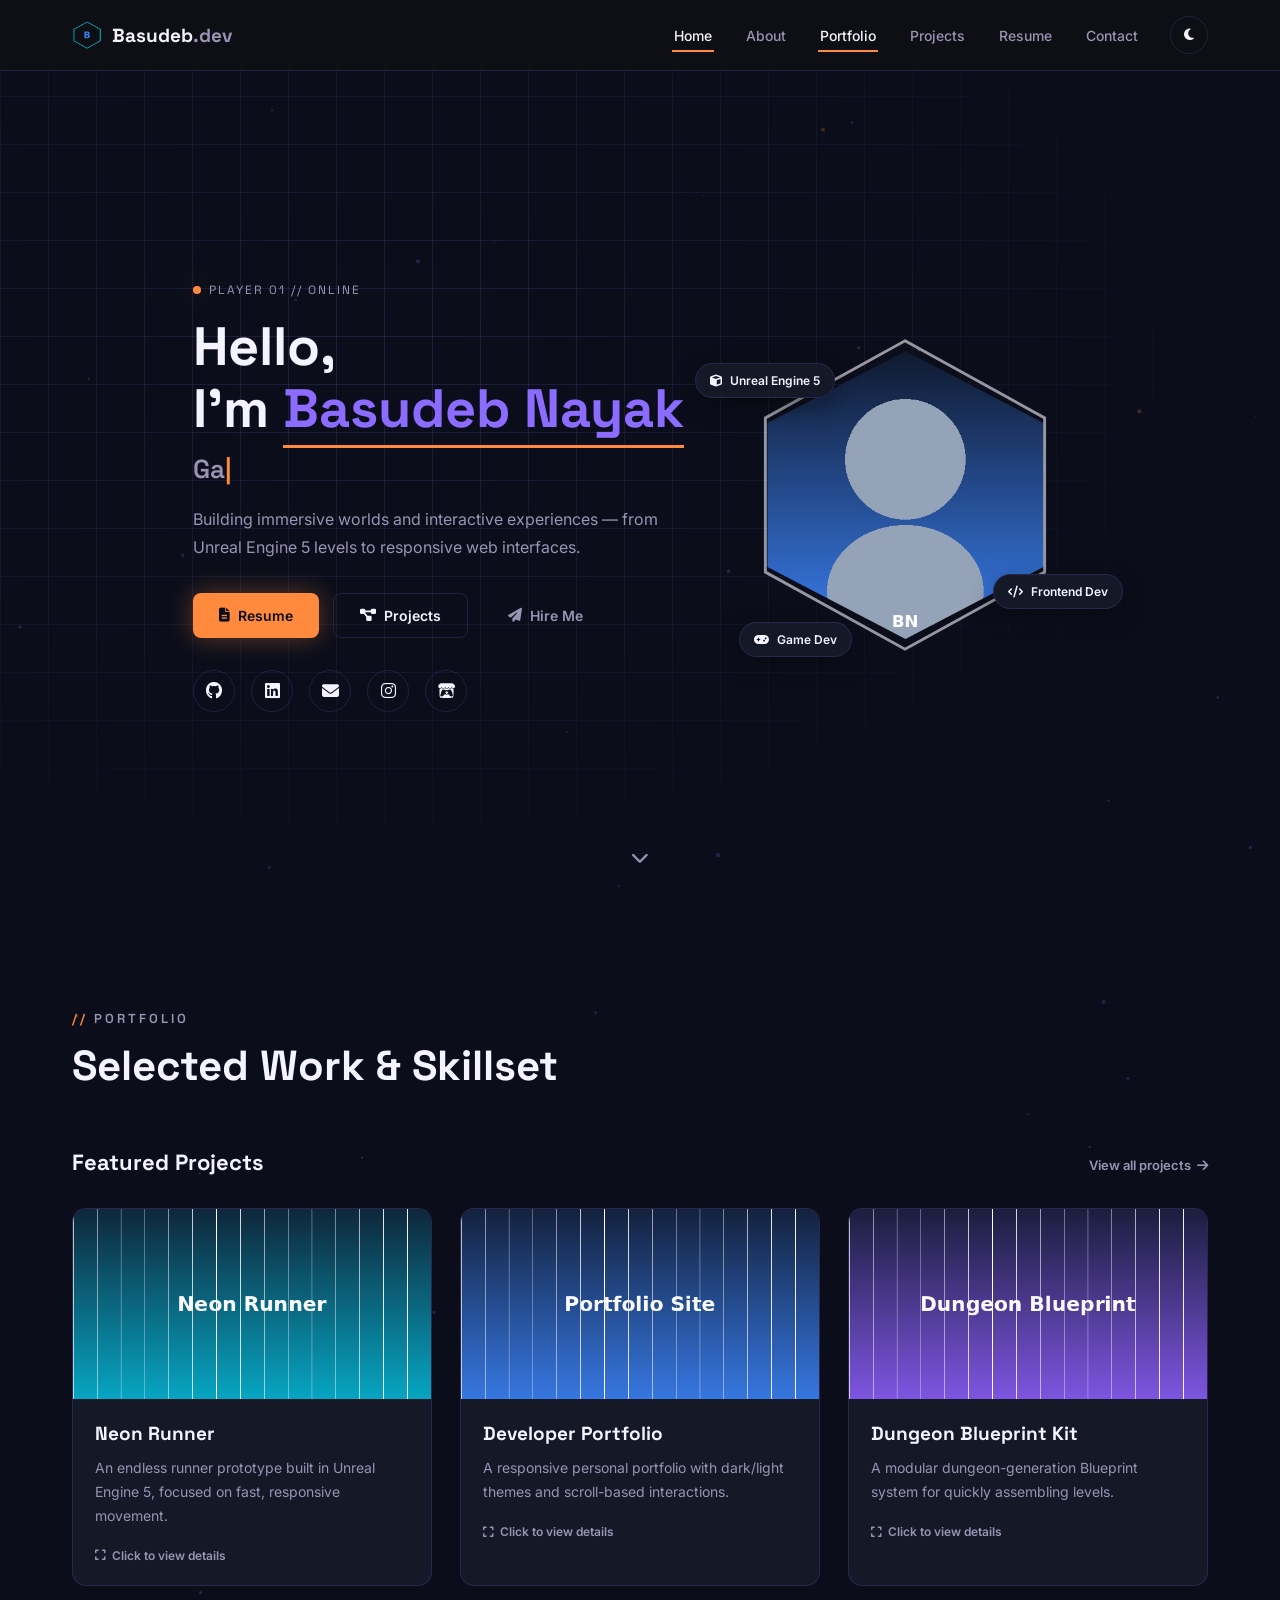
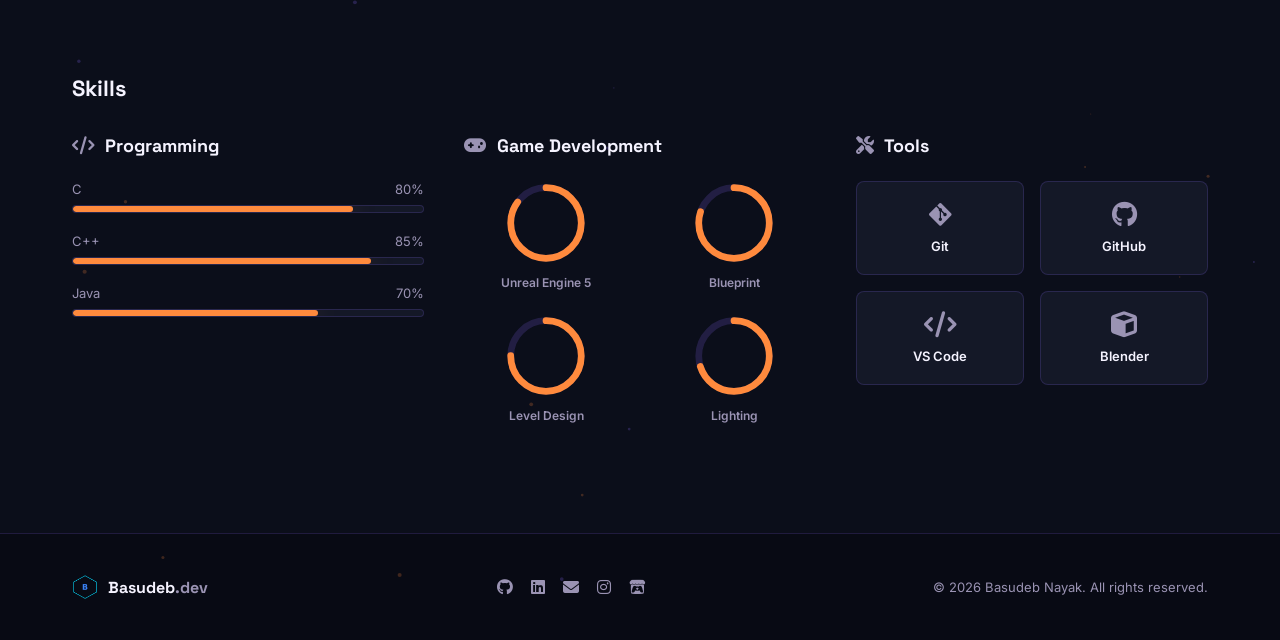
==== index.html @ e7316beb "Add files via upload" ====
<!DOCTYPE html>
<html lang="en">

<head>
  <meta charset="UTF-8">
  <meta name="viewport" content="width=device-width, initial-scale=1.0">
  <title>Basudeb Nayak | Game &amp; Frontend Developer</title>
  <meta name="description"
    content="Portfolio of Basudeb Nayak — Game Developer, Game Designer, Unreal Engine 5 Enthusiast.">

  <link rel="icon" href="images/logo.png" type="image/png">
  <link rel="preconnect" href="https://fonts.googleapis.com">
  <link
    href="https://fonts.googleapis.com/css2?family=Space+Grotesk:wght@400;500;600;700&family=Inter:wght@400;500;600&display=swap"
    rel="stylesheet">
  <link rel="stylesheet" href="https://cdnjs.cloudflare.com/ajax/libs/font-awesome/6.5.1/css/all.min.css">

  <link rel="stylesheet" href="css/style.css">
  <link rel="stylesheet" href="css/responsive.css">
</head>

<body>

  <!-- ===================== LOADING SCREEN ===================== -->
  <div id="loader">
    <div class="loader-inner">
      <div class="loader-hex"><span>BN</span></div>
      <div class="loader-bar">
        <div class="loader-fill"></div>
      </div>
      <p class="loader-text">INITIALIZING PORTFOLIO<span class="dots">...</span></p>
    </div>
  </div>

  <!-- ===================== SCROLL PROGRESS ===================== -->
  <div id="scroll-progress"></div>

  <!-- ===================== PARTICLE BACKGROUND ===================== -->
  <canvas id="particles"></canvas>

  <!-- ===================== NAVBAR ===================== -->
  <header id="navbar">
    <div class="nav-container">
      <a href="index.html" class="nav-logo">
        <img src="images/logo.png" alt="Logo">
        <span>Basudeb<em>.dev</em></span>
      </a>

      <div class="nav-right" id="navRight">
        <nav class="nav-links">
          <a href="index.html" class="nav-link">Home</a>
          <a href="about.html" class="nav-link">About</a>
          <a href="index.html#portfolio" class="nav-link">Portfolio</a>
          <a href="projects.html" class="nav-link">Projects</a>
          <a href="resume.html" class="nav-link">Resume</a>
          <a href="contact.html" class="nav-link">Contact</a>
        </nav>
        <div class="nav-actions">
          <button id="themeToggle" aria-label="Toggle theme"><i class="fa-solid fa-moon"></i></button>
        </div>
      </div>

      <button id="hamburger" aria-label="Toggle menu"><span></span><span></span><span></span></button>
    </div>
  </header>

  <main>

    <!-- ===================== HERO ===================== -->
    <section id="home" class="hero">
      <div class="hero-grid"></div>
      <div class="section-container hero-container">
        <div class="hero-text reveal">
          <p class="hero-eyebrow"><span class="dot"></span> PLAYER 01 // ONLINE</p>
          <h1>Hello,<br>I'm <span class="highlight">Basudeb Nayak</span></h1>
          <h2 class="typing-wrap">
            <span id="typedText"></span><span class="cursor">|</span>
          </h2>
          <p class="hero-desc">Building immersive worlds and interactive experiences — from Unreal Engine 5 levels to
            responsive web interfaces.</p>

          <div class="hero-buttons">
            <a href="resume.html" class="btn btn-primary">
              <i class="fa-solid fa-file-lines"></i> Resume
            </a>
            <a href="projects.html" class="btn btn-outline">
              <i class="fa-solid fa-diagram-project"></i> Projects
            </a>
            <a href="contact.html" class="btn btn-ghost">
              <i class="fa-solid fa-paper-plane"></i> Hire Me
            </a>
          </div>

          <div class="hero-socials">
            <a href="https://github.com/yourusername" target="_blank" rel="noopener" aria-label="GitHub"><i
                class="fa-brands fa-github"></i></a>
            <a href="https://linkedin.com/in/yourusername" target="_blank" rel="noopener" aria-label="LinkedIn"><i
                class="fa-brands fa-linkedin"></i></a>
            <a href="mailto:your.email@example.com" aria-label="Email"><i class="fa-solid fa-envelope"></i></a>
            <a href="https://instagram.com/yourusername" target="_blank" rel="noopener" aria-label="Instagram"><i
                class="fa-brands fa-instagram"></i></a>
            <a href="https://yourusername.itch.io" target="_blank" rel="noopener" aria-label="itch.io"><i
                class="fa-brands fa-itch-io"></i></a>
          </div>
        </div>

        <div class="hero-visual reveal">
          <div class="hex-frame">
            <img src="images/profile.jpg" alt="Basudeb Nayak avatar">
            <svg class="hex-ring" viewBox="0 0 220 220">
              <polygon points="110,4 206,57 206,163 110,216 14,163 14,57" />
            </svg>
          </div>
          <div class="hud-chip chip-1"><i class="fa-solid fa-cube"></i> Unreal Engine 5</div>
          <div class="hud-chip chip-2"><i class="fa-solid fa-code"></i> Frontend Dev</div>
          <div class="hud-chip chip-3"><i class="fa-solid fa-gamepad"></i> Game Dev</div>
        </div>
      </div>

      <a href="#portfolio" class="scroll-cue" aria-label="Scroll down"><i class="fa-solid fa-chevron-down"></i></a>
    </section>

    <!-- ===================== PORTFOLIO (projects preview, then skills) ===================== -->
    <section id="portfolio" class="section">
      <div class="section-container">
        <p class="section-eyebrow reveal">PORTFOLIO</p>
        <h2 class="section-title reveal">Selected Work &amp; Skillset</h2>

        <!-- Projects preview -->
        <div class="portfolio-subhead reveal">
          <h3>Featured Projects</h3>
          <a href="projects.html" class="view-all-link">View all projects <i class="fa-solid fa-arrow-right"></i></a>
        </div>

        <div class="projects-grid">
          <div class="project-card reveal" data-project="neon-runner" tabindex="0" role="button"
            aria-label="Open Neon Runner project details">
            <div class="project-img"><img src="images/project1.png" alt="Neon Runner project screenshot"></div>
            <div class="project-body">
              <h3>Neon Runner</h3>
              <p>An endless runner prototype built in Unreal Engine 5, focused on fast, responsive movement.</p>
              <span class="project-open-hint"><i class="fa-solid fa-expand"></i> Click to view details</span>
            </div>
          </div>

          <div class="project-card reveal" data-project="portfolio-site" tabindex="0" role="button"
            aria-label="Open Developer Portfolio project details">
            <div class="project-img"><img src="images/project2.png" alt="Portfolio site project screenshot"></div>
            <div class="project-body">
              <h3>Developer Portfolio</h3>
              <p>A responsive personal portfolio with dark/light themes and scroll-based interactions.</p>
              <span class="project-open-hint"><i class="fa-solid fa-expand"></i> Click to view details</span>
            </div>
          </div>

          <div class="project-card reveal" data-project="dungeon-blueprint" tabindex="0" role="button"
            aria-label="Open Dungeon Blueprint Kit project details">
            <div class="project-img"><img src="images/project3.png" alt="Dungeon blueprint project screenshot"></div>
            <div class="project-body">
              <h3>Dungeon Blueprint Kit</h3>
              <p>A modular dungeon-generation Blueprint system for quickly assembling levels.</p>
              <span class="project-open-hint"><i class="fa-solid fa-expand"></i> Click to view details</span>
            </div>
          </div>
        </div>

        <!-- Skills -->
        <div class="portfolio-subhead reveal" style="margin-top: 88px;">
          <h3>Skills</h3>
        </div>

        <div class="skills-columns">
          <div class="skill-category reveal">
            <h3><i class="fa-solid fa-code"></i> Programming</h3>
            <div class="skill-bar-item">
              <div class="skill-bar-label"><span>C</span><span>80%</span></div>
              <div class="skill-bar">
                <div class="skill-fill" data-width="80"></div>
              </div>
            </div>
            <div class="skill-bar-item">
              <div class="skill-bar-label"><span>C++</span><span>85%</span></div>
              <div class="skill-bar">
                <div class="skill-fill" data-width="85"></div>
              </div>
            </div>
            <div class="skill-bar-item">
              <div class="skill-bar-label"><span>Java</span><span>70%</span></div>
              <div class="skill-bar">
                <div class="skill-fill" data-width="70"></div>
              </div>
            </div>
          </div>

          <div class="skill-category reveal">
            <h3><i class="fa-solid fa-gamepad"></i> Game Development</h3>
            <div class="skill-circles">
              <div class="circle-skill" data-percent="85">
                <svg viewBox="0 0 100 100">
                  <circle class="bg" cx="50" cy="50" r="42"></circle>
                  <circle class="fg" cx="50" cy="50" r="42"></circle>
                </svg>
                <span class="circle-label">Unreal Engine 5</span>
              </div>
              <div class="circle-skill" data-percent="80">
                <svg viewBox="0 0 100 100">
                  <circle class="bg" cx="50" cy="50" r="42"></circle>
                  <circle class="fg" cx="50" cy="50" r="42"></circle>
                </svg>
                <span class="circle-label">Blueprint</span>
              </div>
              <div class="circle-skill" data-percent="75">
                <svg viewBox="0 0 100 100">
                  <circle class="bg" cx="50" cy="50" r="42"></circle>
                  <circle class="fg" cx="50" cy="50" r="42"></circle>
                </svg>
                <span class="circle-label">Level Design</span>
              </div>
              <div class="circle-skill" data-percent="70">
                <svg viewBox="0 0 100 100">
                  <circle class="bg" cx="50" cy="50" r="42"></circle>
                  <circle class="fg" cx="50" cy="50" r="42"></circle>
                </svg>
                <span class="circle-label">Lighting</span>
              </div>
            </div>
          </div>

          <div class="skill-category reveal">
            <h3><i class="fa-solid fa-screwdriver-wrench"></i> Tools</h3>
            <div class="skill-cards">
              <div class="skill-card"><i class="fa-brands fa-git-alt"></i><span>Git</span></div>
              <div class="skill-card"><i class="fa-brands fa-github"></i><span>GitHub</span></div>
              <div class="skill-card"><i class="fa-solid fa-code"></i><span>VS Code</span></div>
              <div class="skill-card"><i class="fa-solid fa-cube"></i><span>Blender</span></div>
            </div>
          </div>
        </div>
      </div>
    </section>

  </main>

  <!-- ===================== FOOTER ===================== -->
  <footer class="footer">
    <div class="section-container footer-container">
      <div class="footer-brand">
        <img src="images/logo.png" alt="Logo">
        <span>Basudeb<em>.dev</em></span>
      </div>

      <div class="footer-socials">
        <a href="https://github.com/yourusername" target="_blank" rel="noopener" aria-label="GitHub"><i
            class="fa-brands fa-github"></i></a>
        <a href="https://linkedin.com/in/yourusername" target="_blank" rel="noopener" aria-label="LinkedIn"><i
            class="fa-brands fa-linkedin"></i></a>
        <a href="mailto:your.email@example.com" aria-label="Email"><i class="fa-solid fa-envelope"></i></a>
        <a href="https://instagram.com/yourusername" target="_blank" rel="noopener" aria-label="Instagram"><i
            class="fa-brands fa-instagram"></i></a>
        <a href="https://yourusername.itch.io" target="_blank" rel="noopener" aria-label="itch.io"><i
            class="fa-brands fa-itch-io"></i></a>
      </div>

      <p class="footer-copy">&copy; <span id="year"></span> Basudeb Nayak. All rights reserved.</p>
    </div>
  </footer>

  <button id="backToTop" aria-label="Back to top"><i class="fa-solid fa-chevron-up"></i></button>

  <!-- Project details modal -->
  <div class="modal-overlay" id="projectModal">
    <div class="modal-box">
      <div class="modal-media">
        <button class="modal-close" aria-label="Close"><i class="fa-solid fa-xmark"></i></button>
      </div>
      <div class="modal-content">
        <h3 class="modal-title"></h3>
        <div class="modal-tags"></div>

        <div class="modal-block">
          <h4>About</h4>
          <p class="modal-about"></p>
        </div>
        <div class="modal-block">
          <h4>Problem It Solves</h4>
          <p class="modal-problem"></p>
        </div>
        <div class="modal-block">
          <h4>Features</h4>
          <ul class="modal-features"></ul>
        </div>
        <div class="modal-block">
          <h4>Challenges</h4>
          <p class="modal-challenges"></p>
        </div>
        <div class="modal-block">
          <h4>Journey</h4>
          <p class="modal-journey"></p>
        </div>

        <div class="modal-actions">
          <a href="#" target="_blank" rel="noopener" class="btn btn-outline modal-github"><i
              class="fa-brands fa-github"></i> GitHub</a>
          <a href="#" target="_blank" rel="noopener" class="btn btn-primary modal-demo"><i
              class="fa-solid fa-arrow-up-right-from-square"></i> Live Demo</a>
        </div>
      </div>
    </div>
  </div>

  <script src="js/script.js"></script>
</body>

</html>
---- css/style.css ----
/* ==========================================================
   Basudeb Nayak — Portfolio
   style.css — base styles, layout, components, theme
   ========================================================== */

:root {
  /* Dark (default) theme — "arcade ember": deep indigo, amber primary, violet accent */
  --bg: #0B0E1A;
  --bg-alt: #080A14;
  --card: #141827;
  --card-hover: #1B2036;
  --primary: #FF8A3D;
  --accent: #8B6CFF;
  --text: #F5F3FF;
  --text-secondary: #9A93B3;
  --border: rgba(139, 108, 255, 0.18);
  --shadow-glow: 0 0 26px rgba(255, 138, 61, 0.35);
  --shadow-glow-accent: 0 0 26px rgba(139, 108, 255, 0.35);
  --invert-text: #0B0E1A;

  --font-display: 'Space Grotesk', sans-serif;
  --font-body: 'Inter', sans-serif;

  --radius: 14px;
  --radius-sm: 8px;
  --transition: 0.3s ease;
}

[data-theme="light"] {
  --bg: #FBF9FF;
  --bg-alt: #F3F0FA;
  --card: #FFFFFF;
  --card-hover: #F5F2FC;
  --primary: #E8672A;
  --accent: #6947E0;
  --text: #1C1832;
  --text-secondary: #6B6480;
  --border: rgba(105, 71, 224, 0.16);
  --shadow-glow: 0 0 26px rgba(232, 103, 42, 0.22);
  --shadow-glow-accent: 0 0 26px rgba(105, 71, 224, 0.2);
  --invert-text: #FFFFFF;
}

* { margin: 0; padding: 0; box-sizing: border-box; }

html { scroll-behavior: smooth; }

body {
  font-family: var(--font-body);
  background: var(--bg);
  color: var(--text);
  overflow-x: hidden;
  transition: background var(--transition), color var(--transition);
}

img { max-width: 100%; display: block; }
a { text-decoration: none; color: inherit; }
ul { list-style: none; }
button { font-family: inherit; cursor: pointer; border: none; background: none; color: inherit; }

:focus-visible { outline: 2px solid var(--primary); outline-offset: 3px; }

@media (prefers-reduced-motion: reduce) {
  *, *::before, *::after {
    animation-duration: 0.01ms !important;
    animation-iteration-count: 1 !important;
    transition-duration: 0.01ms !important;
    scroll-behavior: auto !important;
  }
}

.section-container {
  max-width: 1200px;
  margin: 0 auto;
  padding: 0 32px;
}

.section { padding: 110px 0; position: relative; }
.section.alt { background: var(--bg-alt); }
.section.tight { padding: 90px 0 110px; }

.section-eyebrow {
  font-family: var(--font-display);
  color: var(--text-secondary);
  letter-spacing: 3px;
  font-size: 13px;
  font-weight: 600;
  margin-bottom: 12px;
}
.section-eyebrow::before { content: '// '; color: var(--primary); }

.section-title {
  font-family: var(--font-display);
  font-size: clamp(28px, 4vw, 42px);
  font-weight: 700;
  margin-bottom: 56px;
}

.page-hero {
  padding: 160px 0 60px;
  text-align: left;
}
.page-hero .section-eyebrow { margin-bottom: 16px; }
.page-hero h1 {
  font-family: var(--font-display);
  font-size: clamp(32px, 5vw, 48px);
  font-weight: 700;
  margin-bottom: 18px;
}
.page-hero p {
  color: var(--text-secondary);
  font-size: 16px;
  max-width: 560px;
  line-height: 1.7;
}

/* ============== LOADER ============== */
#loader {
  position: fixed;
  inset: 0;
  background: var(--bg);
  z-index: 9999;
  display: flex;
  align-items: center;
  justify-content: center;
  transition: opacity 0.6s ease, visibility 0.6s ease;
}
#loader.hidden { opacity: 0; visibility: hidden; pointer-events: none; }

.loader-inner { text-align: center; }

.loader-hex {
  width: 90px;
  height: 90px;
  margin: 0 auto 24px;
  background: var(--card);
  border: 1px solid var(--border);
  clip-path: polygon(50% 0%, 100% 25%, 100% 75%, 50% 100%, 0% 75%, 0% 25%);
  display: flex;
  align-items: center;
  justify-content: center;
  font-family: var(--font-display);
  font-weight: 700;
  color: var(--text);
  font-size: 22px;
  animation: spin-pulse 2s ease-in-out infinite;
  box-shadow: var(--shadow-glow);
}

@keyframes spin-pulse {
  0%, 100% { transform: scale(1) rotate(0deg); }
  50% { transform: scale(1.08) rotate(8deg); }
}

.loader-bar {
  width: 220px;
  height: 3px;
  background: var(--card);
  border-radius: 4px;
  overflow: hidden;
  margin: 0 auto 16px;
}
.loader-fill {
  height: 100%;
  width: 0%;
  background: var(--primary);
  animation: loading-fill 1.4s ease forwards;
  box-shadow: var(--shadow-glow);
}
@keyframes loading-fill { to { width: 100%; } }

.loader-text {
  font-family: var(--font-display);
  font-size: 12px;
  letter-spacing: 2px;
  color: var(--text-secondary);
}

/* ============== SCROLL PROGRESS ============== */
#scroll-progress {
  position: fixed;
  top: 0; left: 0;
  height: 3px;
  width: 0%;
  background: var(--primary);
  z-index: 1001;
  box-shadow: var(--shadow-glow);
  transition: width 0.1s linear;
}

/* ============== PARTICLE BACKGROUND ============== */
#particles {
  position: fixed;
  inset: 0;
  z-index: 0;
  pointer-events: none;
  opacity: 0.5;
}

/* ============== NAVBAR ============== */
#navbar {
  position: fixed;
  top: 0; left: 0; right: 0;
  z-index: 1000;
  background: rgba(18, 18, 18, 0.6);
  backdrop-filter: blur(14px);
  -webkit-backdrop-filter: blur(14px);
  border-bottom: 1px solid var(--border);
  transition: background var(--transition);
}
[data-theme="light"] #navbar { background: rgba(255, 255, 255, 0.75); }

.nav-container {
  max-width: 1200px;
  margin: 0 auto;
  padding: 16px 32px;
  display: flex;
  align-items: center;
  justify-content: space-between;
}

.nav-logo {
  display: flex;
  align-items: center;
  gap: 10px;
  font-family: var(--font-display);
  font-weight: 700;
  font-size: 19px;
}
.nav-logo img { width: 30px; height: 30px; }
.nav-logo em { font-style: normal; color: var(--text-secondary); }

.nav-right { display: flex; align-items: center; gap: 30px; }
.nav-links { display: flex; gap: 30px; }
.nav-link {
  font-size: 14px;
  font-weight: 500;
  color: var(--text-secondary);
  position: relative;
  padding: 4px 2px;
  transition: color var(--transition);
}
.nav-link::after {
  content: '';
  position: absolute;
  left: 0; bottom: -4px;
  width: 0%;
  height: 2px;
  background: var(--primary);
  transition: width var(--transition);
}
.nav-link:hover, .nav-link.active { color: var(--text); }
.nav-link:hover::after, .nav-link.active::after { width: 100%; }

.nav-actions { display: flex; align-items: center; gap: 14px; }

#themeToggle {
  width: 38px; height: 38px;
  display: flex; align-items: center; justify-content: center;
  border: 1px solid var(--border);
  border-radius: 50%;
  color: var(--text);
  transition: border-color var(--transition), transform var(--transition);
}
#themeToggle:hover { border-color: var(--primary); transform: rotate(20deg); }

#hamburger {
  display: none;
  flex-direction: column;
  gap: 5px;
  width: 26px;
}
#hamburger span {
  height: 2px;
  background: var(--text);
  border-radius: 2px;
  transition: transform var(--transition), opacity var(--transition);
}
#hamburger.open span:nth-child(1) { transform: translateY(7px) rotate(45deg); }
#hamburger.open span:nth-child(2) { opacity: 0; }
#hamburger.open span:nth-child(3) { transform: translateY(-7px) rotate(-45deg); }

/* ============== BUTTONS ============== */
.btn {
  display: inline-flex;
  align-items: center;
  gap: 8px;
  padding: 13px 26px;
  border-radius: var(--radius-sm);
  font-weight: 600;
  font-size: 14px;
  transition: transform var(--transition), box-shadow var(--transition), background var(--transition), border-color var(--transition);
  white-space: nowrap;
}
.btn-primary {
  background: var(--primary);
  color: var(--invert-text);
  box-shadow: var(--shadow-glow);
}
.btn-primary:hover { transform: translateY(-3px); box-shadow: 0 0 34px rgba(255, 138, 61, 0.45); }
[data-theme="light"] .btn-primary:hover { box-shadow: 0 0 34px rgba(232, 103, 42, 0.3); }

.btn-outline {
  border: 1px solid var(--border);
  color: var(--text);
}
.btn-outline:hover { border-color: var(--primary); color: var(--primary); transform: translateY(-3px); }

.btn-ghost { color: var(--text-secondary); }
.btn-ghost:hover { color: var(--text); }

.btn-sm { padding: 9px 16px; font-size: 13px; }
.btn-block { width: 100%; justify-content: center; }

/* ============== HERO ============== */
.hero {
  min-height: 100vh;
  display: flex;
  align-items: center;
  position: relative;
  padding-top: 90px;
  overflow: hidden;
}

.hero-grid {
  position: absolute;
  inset: 0;
  background-image:
    linear-gradient(var(--border) 1px, transparent 1px),
    linear-gradient(90deg, var(--border) 1px, transparent 1px);
  background-size: 48px 48px;
  mask-image: radial-gradient(ellipse at 30% 40%, black 0%, transparent 70%);
  z-index: 0;
}

.hero-container {
  display: grid;
  grid-template-columns: 1.15fr 0.85fr;
  gap: 40px;
  align-items: center;
  position: relative;
  z-index: 1;
}

.hero-eyebrow {
  display: inline-flex;
  align-items: center;
  gap: 8px;
  font-family: var(--font-display);
  font-size: 12px;
  letter-spacing: 2px;
  color: var(--text-secondary);
  margin-bottom: 18px;
}
.hero-eyebrow .dot {
  width: 8px; height: 8px;
  border-radius: 50%;
  background: var(--primary);
  box-shadow: var(--shadow-glow);
  animation: blink 1.6s ease-in-out infinite;
}
@keyframes blink { 0%, 100% { opacity: 1; } 50% { opacity: 0.3; } }

.hero-text h1 {
  font-family: var(--font-display);
  font-size: clamp(34px, 5vw, 54px);
  font-weight: 700;
  line-height: 1.15;
  margin-bottom: 12px;
}
.highlight { color: var(--accent); border-bottom: 3px solid var(--primary); padding-bottom: 2px; }

.typing-wrap {
  font-family: var(--font-display);
  font-size: clamp(18px, 2.4vw, 26px);
  font-weight: 600;
  color: var(--text-secondary);
  min-height: 34px;
  margin-bottom: 20px;
}
.cursor { color: var(--primary); animation: blink 0.9s step-end infinite; }

.hero-desc {
  color: var(--text-secondary);
  font-size: 16px;
  max-width: 480px;
  margin-bottom: 32px;
  line-height: 1.7;
}

.hero-buttons { display: flex; flex-wrap: wrap; gap: 14px; margin-bottom: 32px; }

.hero-socials { display: flex; gap: 16px; }
.hero-socials a {
  width: 42px; height: 42px;
  border: 1px solid var(--border);
  border-radius: 50%;
  display: flex; align-items: center; justify-content: center;
  font-size: 17px;
  transition: all var(--transition);
}
.hero-socials a:hover {
  border-color: var(--primary);
  color: var(--text);
  transform: translateY(-4px);
  box-shadow: var(--shadow-glow-accent);
}

.hero-visual { position: relative; display: flex; align-items: center; justify-content: center; }

.hex-frame { position: relative; width: 300px; height: 300px; }
.hex-frame img {
  width: 100%; height: 100%; object-fit: cover;
  clip-path: polygon(50% 2%, 96% 26%, 96% 74%, 50% 98%, 4% 74%, 4% 26%);
}
.hex-ring {
  position: absolute; inset: -10px;
  fill: none;
  stroke: var(--text);
  stroke-width: 2;
  opacity: 0.6;
  animation: spin 14s linear infinite;
}
@keyframes spin { to { transform: rotate(360deg); } }

.hud-chip {
  position: absolute;
  display: flex; align-items: center; gap: 8px;
  background: var(--card);
  border: 1px solid var(--border);
  padding: 9px 14px;
  border-radius: 30px;
  font-size: 12px;
  font-weight: 600;
  box-shadow: 0 8px 24px rgba(0,0,0,0.35);
  animation: float 4s ease-in-out infinite;
}
.hud-chip i { color: var(--text); }
.chip-1 { top: 6%; left: -8%; animation-delay: 0s; }
.chip-2 { bottom: 12%; right: -10%; animation-delay: 1.2s; }
.chip-3 { bottom: -4%; left: 4%; animation-delay: 2.2s; }
@keyframes float { 0%, 100% { transform: translateY(0); } 50% { transform: translateY(-10px); } }

.scroll-cue {
  position: absolute;
  bottom: 32px; left: 50%;
  transform: translateX(-50%);
  color: var(--text-secondary);
  font-size: 18px;
  animation: float 2s ease-in-out infinite;
}

/* ============== REVEAL ANIMATION ============== */
.reveal {
  opacity: 0;
  transform: translateY(30px);
  transition: opacity 0.7s ease, transform 0.7s ease;
}
.reveal.in-view { opacity: 1; transform: translateY(0); }

/* ============== PORTFOLIO SECTION (Home: projects preview + skills) ============== */
.portfolio-subhead {
  display: flex;
  align-items: baseline;
  justify-content: space-between;
  flex-wrap: wrap;
  gap: 12px;
  margin-bottom: 32px;
}
.portfolio-subhead h3 { font-family: var(--font-display); font-size: 22px; }
.view-all-link { font-size: 13px; font-weight: 600; color: var(--text-secondary); display: inline-flex; align-items: center; gap: 6px; transition: color var(--transition), transform var(--transition); }
.view-all-link:hover { color: var(--text); transform: translateX(4px); }

/* ============== ABOUT ============== */
.about-grid {
  display: grid;
  grid-template-columns: 1.1fr 0.9fr;
  gap: 40px;
  align-items: start;
}

.about-card p {
  color: var(--text-secondary);
  font-size: 17px;
  line-height: 1.8;
  margin-bottom: 36px;
}
.about-card strong { color: var(--text); }

.about-stats { display: flex; gap: 40px; }
.stat-num {
  display: block;
  font-family: var(--font-display);
  font-size: 36px;
  font-weight: 700;
  color: var(--text);
}
.stat-label { color: var(--text-secondary); font-size: 13px; }

.about-terminal {
  background: var(--card);
  border: 1px solid var(--border);
  border-radius: var(--radius);
  overflow: hidden;
  box-shadow: var(--shadow-glow);
}
.terminal-head {
  display: flex; align-items: center; gap: 8px;
  padding: 12px 16px;
  background: rgba(0,0,0,0.2);
  border-bottom: 1px solid var(--border);
}
.t-dot { width: 10px; height: 10px; border-radius: 50%; background: var(--text-secondary); }
.t-title { margin-left: 8px; font-size: 12px; color: var(--text-secondary); font-family: monospace; }

.terminal-body { padding: 20px; font-family: 'Space Grotesk', monospace; font-size: 14px; line-height: 2; }
.terminal-body .prompt { color: var(--text); margin-right: 8px; }
.terminal-body .out { color: var(--text-secondary); margin-bottom: 8px; }
.terminal-body .out.ok { color: var(--text); }

/* ============== TIMELINE ============== */
.timeline { position: relative; padding-left: 32px; }
.timeline::before {
  content: '';
  position: absolute;
  left: 6px; top: 6px; bottom: 6px;
  width: 2px;
  background: var(--border);
}
.timeline-item { position: relative; padding-bottom: 40px; }
.timeline-item:last-child { padding-bottom: 0; }
.timeline-dot {
  position: absolute;
  left: -32px; top: 4px;
  width: 14px; height: 14px;
  border-radius: 50%;
  background: var(--bg);
  border: 3px solid var(--primary);
  box-shadow: var(--shadow-glow);
}
.timeline-year {
  display: inline-block;
  font-family: var(--font-display);
  font-size: 12px;
  color: var(--text-secondary);
  font-weight: 700;
  letter-spacing: 1px;
  margin-bottom: 6px;
}
.timeline-content h4 { font-size: 17px; font-weight: 600; margin-bottom: 4px; }
.timeline-content p { font-size: 13px; color: var(--text-secondary); }

/* ============== SKILLS ============== */
.skills-columns {
  display: grid;
  grid-template-columns: repeat(3, 1fr);
  gap: 40px;
}
.skill-category h3 {
  font-family: var(--font-display);
  font-size: 18px;
  margin-bottom: 24px;
  display: flex; align-items: center; gap: 10px;
}
.skill-category h3 i { color: var(--text-secondary); }

.skill-bar-item { margin-bottom: 20px; }
.skill-bar-label { display: flex; justify-content: space-between; font-size: 13px; margin-bottom: 8px; color: var(--text-secondary); }
.skill-bar {
  height: 8px;
  background: var(--card);
  border-radius: 8px;
  overflow: hidden;
  border: 1px solid var(--border);
}
.skill-fill {
  height: 100%;
  width: 0%;
  border-radius: 8px;
  background: var(--primary);
  box-shadow: var(--shadow-glow);
  transition: width 1.4s cubic-bezier(0.22, 1, 0.36, 1);
}

.skill-circles { display: grid; grid-template-columns: 1fr 1fr; gap: 24px; }
.circle-skill { display: flex; flex-direction: column; align-items: center; gap: 10px; }
.circle-skill svg { width: 84px; height: 84px; transform: rotate(-90deg); }
.circle-skill .bg { fill: none; stroke: var(--border); stroke-width: 8; }
.circle-skill .fg {
  fill: none;
  stroke: var(--primary);
  stroke-width: 8;
  stroke-linecap: round;
  stroke-dasharray: 264;
  stroke-dashoffset: 264;
  transition: stroke-dashoffset 1.6s cubic-bezier(0.22, 1, 0.36, 1);
}
.circle-label { font-size: 12px; text-align: center; color: var(--text-secondary); font-weight: 600; }

.skill-cards { display: grid; grid-template-columns: 1fr 1fr; gap: 16px; }
.skill-card {
  background: var(--card);
  border: 1px solid var(--border);
  border-radius: var(--radius-sm);
  padding: 20px 12px;
  display: flex; flex-direction: column; align-items: center; gap: 10px;
  transition: transform var(--transition), box-shadow var(--transition), border-color var(--transition);
}
.skill-card i { font-size: 26px; color: var(--text-secondary); }
.skill-card span { font-size: 13px; font-weight: 600; }
.skill-card:hover { transform: translateY(-6px); border-color: var(--primary); box-shadow: var(--shadow-glow-accent); }
.skill-card:hover i { color: var(--text); }

/* ============== PROJECTS ============== */
.filter-buttons { display: flex; gap: 12px; margin-bottom: 40px; flex-wrap: wrap; }
.filter-btn {
  padding: 9px 20px;
  border: 1px solid var(--border);
  border-radius: 30px;
  font-size: 13px;
  font-weight: 600;
  color: var(--text-secondary);
  transition: all var(--transition);
}
.filter-btn:hover { color: var(--text); border-color: var(--primary); }
.filter-btn.active {
  background: var(--primary);
  color: var(--invert-text);
  border-color: transparent;
}

.projects-grid {
  display: grid;
  grid-template-columns: repeat(3, 1fr);
  gap: 28px;
}
.project-card {
  background: var(--card);
  border: 1px solid var(--border);
  border-radius: var(--radius);
  overflow: hidden;
  transition: transform 0.45s ease, box-shadow 0.45s ease;
  transform-style: preserve-3d;
  cursor: pointer;
}
.project-card:hover {
  transform: translateY(-10px) rotateX(3deg) rotateY(-3deg);
  box-shadow: var(--shadow-glow);
}
.project-card.hide { display: none; }

.project-img { overflow: hidden; height: 190px; }
.project-img img { width: 100%; height: 100%; object-fit: cover; transition: transform 0.6s ease; }
.project-card:hover .project-img img { transform: scale(1.08); }

.project-body { padding: 22px; }
.project-body h3 { font-family: var(--font-display); font-size: 19px; margin-bottom: 10px; }
.project-body p { color: var(--text-secondary); font-size: 14px; line-height: 1.7; margin-bottom: 16px; }

.project-tech { display: flex; flex-wrap: wrap; gap: 8px; margin-bottom: 4px; }
.project-tech span {
  font-size: 11px;
  font-weight: 600;
  padding: 5px 10px;
  border-radius: 20px;
  background: var(--bg-alt);
  border: 1px solid var(--border);
  color: var(--text-secondary);
}
.project-links { display: flex; gap: 10px; flex-wrap: wrap; margin-top: 16px; }

.project-open-hint {
  display: inline-flex; align-items: center; gap: 6px;
  font-size: 12px; font-weight: 600; color: var(--text-secondary);
}

/* ---- Project modal ---- */
.modal-overlay {
  position: fixed; inset: 0;
  background: rgba(0,0,0,0.7);
  backdrop-filter: blur(6px);
  z-index: 2000;
  display: flex;
  align-items: flex-start;
  justify-content: center;
  padding: 60px 20px;
  opacity: 0;
  visibility: hidden;
  transition: opacity 0.35s ease, visibility 0.35s ease;
  overflow-y: auto;
}
.modal-overlay.open { opacity: 1; visibility: visible; }

.modal-box {
  background: var(--card);
  border: 1px solid var(--border);
  border-radius: var(--radius);
  max-width: 720px;
  width: 100%;
  padding: 0;
  transform: translateY(24px);
  transition: transform 0.35s ease;
  box-shadow: var(--shadow-glow);
}
.modal-overlay.open .modal-box { transform: translateY(0); }

.modal-media {
  position: relative;
  width: 100%;
  aspect-ratio: 16/9;
  background: #000;
  border-radius: var(--radius) var(--radius) 0 0;
  overflow: hidden;
}
.modal-media iframe, .modal-media img { width: 100%; height: 100%; object-fit: cover; border: none; }

.modal-close {
  position: absolute;
  top: 14px; right: 14px;
  width: 36px; height: 36px;
  border-radius: 50%;
  background: rgba(0,0,0,0.6);
  color: #fff;
  display: flex; align-items: center; justify-content: center;
  z-index: 2;
  transition: background var(--transition);
}
.modal-close:hover { background: rgba(0,0,0,0.85); }

.modal-content { padding: 30px 32px 32px; }
.modal-content h3 { font-family: var(--font-display); font-size: 24px; margin-bottom: 6px; }
.modal-tags { display: flex; gap: 8px; flex-wrap: wrap; margin-bottom: 20px; }
.modal-block { margin-bottom: 20px; }
.modal-block h4 { font-size: 13px; letter-spacing: 1px; text-transform: uppercase; color: var(--text-secondary); margin-bottom: 8px; }
.modal-block p, .modal-block li { font-size: 14px; color: var(--text-secondary); line-height: 1.75; }
.modal-block ul { padding-left: 18px; list-style: disc; }
.modal-actions { display: flex; gap: 12px; flex-wrap: wrap; margin-top: 24px; }

/* ============== RESUME PAGE ============== */
.resume-panel {
  background: var(--card);
  border: 1px solid var(--border);
  border-radius: var(--radius);
  padding: 32px;
  display: flex;
  align-items: center;
  justify-content: space-between;
  gap: 24px;
  margin-bottom: 64px;
  box-shadow: var(--shadow-glow);
  flex-wrap: wrap;
}
.resume-info { display: flex; align-items: center; gap: 20px; }
.resume-icon { font-size: 40px; color: var(--text-secondary); }
.resume-info h3 { font-family: var(--font-display); font-size: 18px; margin-bottom: 6px; }
.resume-info p { color: var(--text-secondary); font-size: 14px; }
.resume-actions { display: flex; gap: 12px; flex-wrap: wrap; }

.resume-doc {
  background: var(--card);
  border: 1px solid var(--border);
  border-radius: var(--radius);
  padding: 40px;
}
.resume-doc-head { display: flex; justify-content: space-between; align-items: flex-start; flex-wrap: wrap; gap: 20px; margin-bottom: 36px; padding-bottom: 24px; border-bottom: 1px solid var(--border); }
.resume-doc-head h3 { font-family: var(--font-display); font-size: 26px; margin-bottom: 6px; }
.resume-doc-head p { color: var(--text-secondary); font-size: 14px; }
.resume-block { margin-bottom: 32px; }
.resume-block:last-child { margin-bottom: 0; }
.resume-block h4 { font-family: var(--font-display); font-size: 15px; letter-spacing: 1px; text-transform: uppercase; color: var(--text-secondary); margin-bottom: 16px; }
.resume-block p { color: var(--text-secondary); font-size: 14px; line-height: 1.8; }
.resume-skill-tags { display: flex; flex-wrap: wrap; gap: 10px; }
.resume-skill-tags span { font-size: 12px; font-weight: 600; padding: 7px 14px; border-radius: 20px; background: var(--bg-alt); border: 1px solid var(--border); }
.resume-entry { display: flex; justify-content: space-between; gap: 20px; padding: 14px 0; border-bottom: 1px solid var(--border); flex-wrap: wrap; }
.resume-entry:last-child { border-bottom: none; }
.resume-entry-title { font-weight: 600; font-size: 14px; }
.resume-entry-sub { font-size: 13px; color: var(--text-secondary); }
.resume-entry-date { font-size: 12px; color: var(--text-secondary); font-family: var(--font-display); white-space: nowrap; }

/* ============== CONTACT ============== */
.contact-grid {
  display: grid;
  grid-template-columns: 0.8fr 1.2fr;
  gap: 48px;
}
.contact-lead { color: var(--text-secondary); font-size: 16px; line-height: 1.7; margin-bottom: 32px; }
.contact-item {
  display: flex; align-items: center; gap: 14px;
  padding: 14px 0;
  border-bottom: 1px solid var(--border);
  font-size: 14px;
  font-weight: 500;
  transition: color var(--transition), transform var(--transition);
}
.contact-item i { color: var(--text-secondary); width: 20px; text-align: center; }
.contact-item:hover { color: var(--text); transform: translateX(6px); }

.contact-form { display: flex; flex-direction: column; gap: 22px; }
.form-group { position: relative; }
.form-group input, .form-group textarea {
  width: 100%;
  padding: 14px 16px;
  background: var(--bg-alt);
  border: 1px solid var(--border);
  border-radius: var(--radius-sm);
  color: var(--text);
  font-family: inherit;
  font-size: 14px;
  resize: vertical;
  transition: border-color var(--transition), box-shadow var(--transition);
}
.form-group input:focus, .form-group textarea:focus {
  outline: none;
  border-color: var(--primary);
  box-shadow: 0 0 0 3px rgba(139, 108, 255, 0.18);
}
[data-theme="light"] .form-group input:focus, [data-theme="light"] .form-group textarea:focus {
  box-shadow: 0 0 0 3px rgba(105, 71, 224, 0.14);
}
.form-group label {
  position: absolute;
  left: 16px; top: 14px;
  color: var(--text-secondary);
  font-size: 14px;
  pointer-events: none;
  transition: all var(--transition);
  background: var(--bg-alt);
  padding: 0 4px;
}
.form-group input:focus + label,
.form-group input:not(:placeholder-shown) + label,
.form-group textarea:focus + label,
.form-group textarea:not(:placeholder-shown) + label {
  top: -9px;
  font-size: 11px;
  color: var(--text);
}
.form-note { font-size: 13px; color: var(--text); min-height: 18px; text-align: center; }

/* ============== FOOTER ============== */
.footer {
  background: var(--bg-alt);
  border-top: 1px solid var(--border);
  padding: 40px 0;
}
.footer-container {
  display: flex;
  align-items: center;
  justify-content: space-between;
  flex-wrap: wrap;
  gap: 20px;
}
.footer-brand { display: flex; align-items: center; gap: 10px; font-family: var(--font-display); font-weight: 700; }
.footer-brand img { width: 26px; height: 26px; }
.footer-brand em { font-style: normal; color: var(--text-secondary); }
.footer-socials { display: flex; gap: 18px; }
.footer-socials a { font-size: 16px; color: var(--text-secondary); transition: color var(--transition); }
.footer-socials a:hover { color: var(--text); }
.footer-copy { font-size: 13px; color: var(--text-secondary); }

/* ============== BACK TO TOP (bottom-left) ============== */
#backToTop {
  position: fixed;
  bottom: 28px; left: 28px;
  width: 46px; height: 46px;
  border-radius: 50%;
  background: var(--primary);
  color: var(--invert-text);
  display: flex; align-items: center; justify-content: center;
  box-shadow: var(--shadow-glow);
  opacity: 0;
  visibility: hidden;
  transform: translateY(20px);
  transition: all var(--transition);
  z-index: 900;
}
#backToTop.show { opacity: 1; visibility: visible; transform: translateY(0); }
#backToTop:hover { transform: translateY(-4px); }
---- css/responsive.css ----
/* ==========================================================
   responsive.css — tablet & mobile breakpoints
   ========================================================== */

/* ============== TABLET (<= 1024px) ============== */
@media (max-width: 1024px) {
  .section { padding: 90px 0; }

  .hero-container { grid-template-columns: 1fr; text-align: left; }
  .hero-visual { order: -1; margin-bottom: 20px; }
  .hex-frame { width: 220px; height: 220px; margin: 0 auto; }

  .about-grid { grid-template-columns: 1fr; }
  .skills-columns { grid-template-columns: 1fr 1fr; }
  .projects-grid { grid-template-columns: 1fr 1fr; }
  .contact-grid { grid-template-columns: 1fr; }
  .resume-doc { padding: 30px; }
}

/* ============== MOBILE NAV (<= 900px) ============== */
@media (max-width: 900px) {
  #hamburger { display: flex; }

  .nav-right {
    position: fixed;
    top: 66px; right: 0;
    width: 260px;
    height: calc(100vh - 66px);
    background: var(--bg);
    border-left: 1px solid var(--border);
    flex-direction: column;
    align-items: flex-start;
    justify-content: flex-start;
    padding: 32px 28px;
    gap: 28px;
    transform: translateX(100%);
    transition: transform 0.35s ease;
    z-index: 999;
  }
  .nav-right.open { transform: translateX(0); }
  .nav-links { flex-direction: column; gap: 22px; }
}

/* ============== SMALL TABLET / LARGE PHONE (<= 768px) ============== */
@media (max-width: 768px) {
  .section-container { padding: 0 22px; }

  .hero-buttons { flex-direction: column; align-items: stretch; }
  .hero-buttons .btn { justify-content: center; }

  .skills-columns { grid-template-columns: 1fr; }
  .skill-circles { grid-template-columns: 1fr 1fr; }

  .projects-grid { grid-template-columns: 1fr; }

  .about-stats { gap: 24px; flex-wrap: wrap; }

  .resume-panel { flex-direction: column; align-items: flex-start; }
  .resume-actions { width: 100%; }
  .resume-actions .btn { flex: 1; justify-content: center; }
  .resume-entry { flex-direction: column; gap: 4px; }

  .footer-container { flex-direction: column; text-align: center; }
}

/* ============== MOBILE (<= 480px) ============== */
@media (max-width: 480px) {
  .hero { padding-top: 100px; }
  .hero-text h1 { font-size: 30px; }
  .typing-wrap { font-size: 17px; }

  .hex-frame { width: 180px; height: 180px; }
  .hud-chip { font-size: 10px; padding: 7px 10px; }
  .chip-1 { left: -4%; }
  .chip-2 { right: -4%; }

  .section-title { font-size: 26px; }
  .page-hero { padding: 140px 0 40px; }

  .skill-cards { grid-template-columns: 1fr 1fr; }
  .filter-buttons { gap: 8px; }
  .filter-btn { padding: 7px 14px; font-size: 12px; }

  .modal-content { padding: 22px 18px 26px; }
  #backToTop { left: 16px; bottom: 16px; width: 42px; height: 42px; }
}
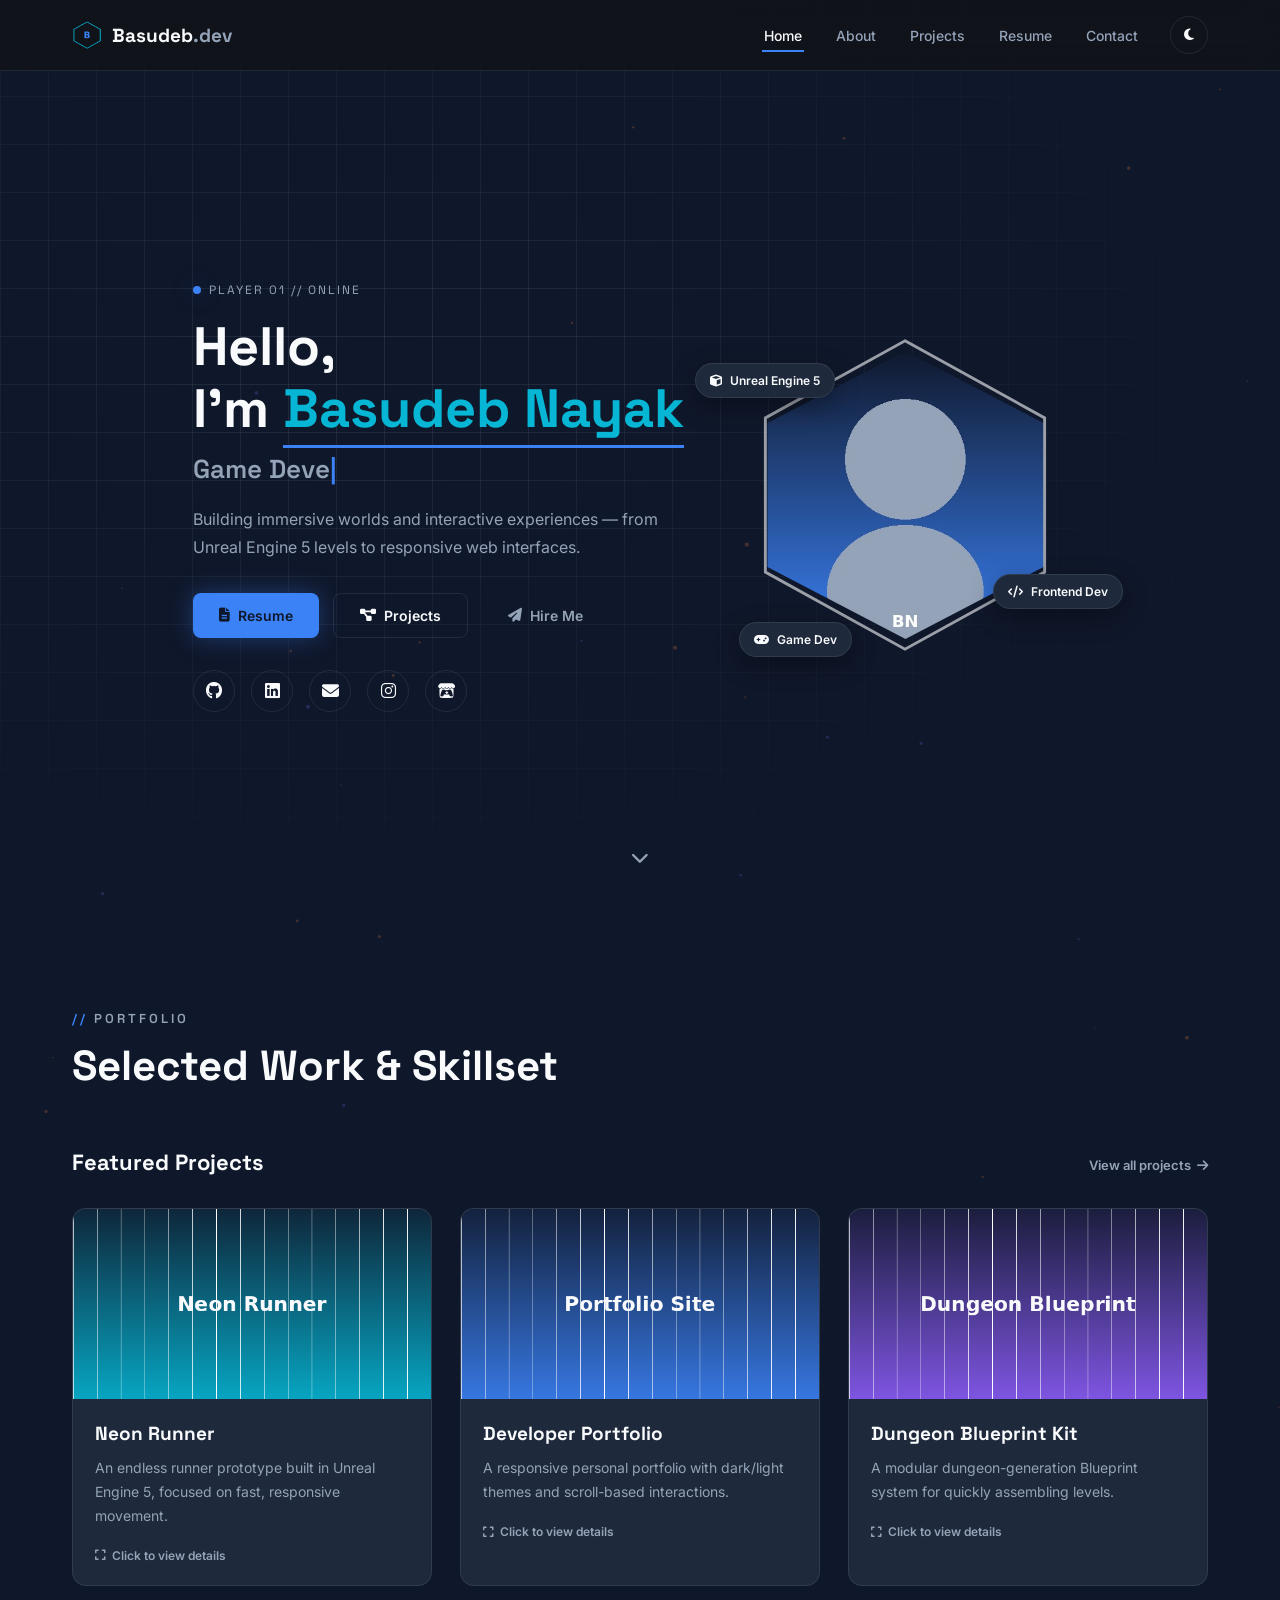
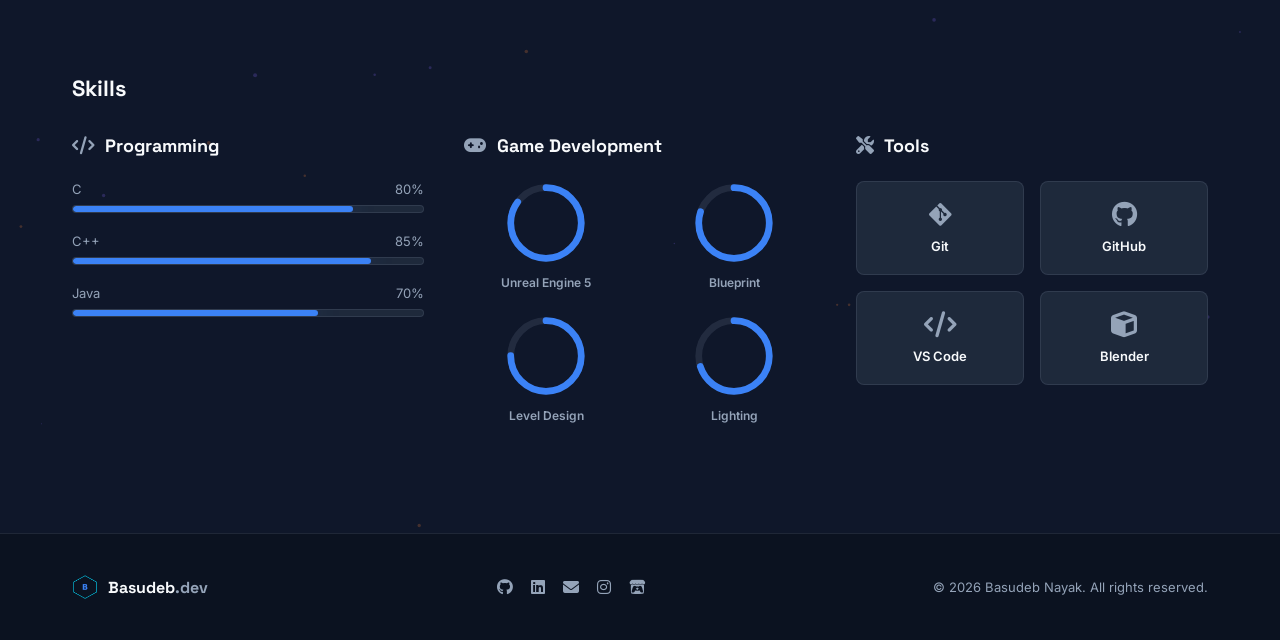
==== commit 27562a9d: "Update index.html remove portfolio option from navbar in index page" ====
--- a/index.html
+++ b/index.html
@@ -50,7 +50,6 @@
         <nav class="nav-links">
           <a href="index.html" class="nav-link">Home</a>
           <a href="about.html" class="nav-link">About</a>
-          <a href="index.html#portfolio" class="nav-link">Portfolio</a>
           <a href="projects.html" class="nav-link">Projects</a>
           <a href="resume.html" class="nav-link">Resume</a>
           <a href="contact.html" class="nav-link">Contact</a>
@@ -311,4 +310,4 @@
   <script src="js/script.js"></script>
 </body>
 
-</html>+</html>
--- a/css/style.css
+++ b/css/style.css
@@ -4,19 +4,19 @@
    ========================================================== */
 
 :root {
-  /* Dark (default) theme — "arcade ember": deep indigo, amber primary, violet accent */
-  --bg: #0B0E1A;
-  --bg-alt: #080A14;
-  --card: #141827;
-  --card-hover: #1B2036;
-  --primary: #FF8A3D;
-  --accent: #8B6CFF;
-  --text: #F5F3FF;
-  --text-secondary: #9A93B3;
-  --border: rgba(139, 108, 255, 0.18);
-  --shadow-glow: 0 0 26px rgba(255, 138, 61, 0.35);
-  --shadow-glow-accent: 0 0 26px rgba(139, 108, 255, 0.35);
-  --invert-text: #0B0E1A;
+  /* Dark (default) theme — blue/cyan, matching the old site */
+  --bg: #0F172A;
+  --bg-alt: #0B1220;
+  --card: #1E293B;
+  --card-hover: #24324a;
+  --primary: #3B82F6;
+  --accent: #06B6D4;
+  --text: #F8FAFC;
+  --text-secondary: #94A3B8;
+  --border: rgba(148, 163, 184, 0.15);
+  --shadow-glow: 0 0 24px rgba(59, 130, 246, 0.35);
+  --shadow-glow-accent: 0 0 24px rgba(6, 182, 212, 0.35);
+  --invert-text: #0F172A;
 
   --font-display: 'Space Grotesk', sans-serif;
   --font-body: 'Inter', sans-serif;
@@ -27,17 +27,17 @@
 }
 
 [data-theme="light"] {
-  --bg: #FBF9FF;
-  --bg-alt: #F3F0FA;
+  --bg: #F1F5F9;
+  --bg-alt: #E2E8F0;
   --card: #FFFFFF;
-  --card-hover: #F5F2FC;
-  --primary: #E8672A;
-  --accent: #6947E0;
-  --text: #1C1832;
-  --text-secondary: #6B6480;
-  --border: rgba(105, 71, 224, 0.16);
-  --shadow-glow: 0 0 26px rgba(232, 103, 42, 0.22);
-  --shadow-glow-accent: 0 0 26px rgba(105, 71, 224, 0.2);
+  --card-hover: #F8FAFC;
+  --primary: #2563EB;
+  --accent: #0891B2;
+  --text: #0F172A;
+  --text-secondary: #475569;
+  --border: rgba(15, 23, 42, 0.1);
+  --shadow-glow: 0 0 24px rgba(37, 99, 235, 0.2);
+  --shadow-glow-accent: 0 0 24px rgba(8, 145, 178, 0.2);
   --invert-text: #FFFFFF;
 }
 
@@ -861,7 +861,7 @@
 /* ============== BACK TO TOP (bottom-left) ============== */
 #backToTop {
   position: fixed;
-  bottom: 28px; left: 28px;
+  bottom: 28px; right: 28px;
   width: 46px; height: 46px;
   border-radius: 50%;
   background: var(--primary);
--- a/css/responsive.css
+++ b/css/responsive.css
@@ -82,5 +82,5 @@
   .filter-btn { padding: 7px 14px; font-size: 12px; }
 
   .modal-content { padding: 22px 18px 26px; }
-  #backToTop { left: 16px; bottom: 16px; width: 42px; height: 42px; }
+  #backToTop { right: 16px; bottom: 16px; width: 42px; height: 42px; }
 }
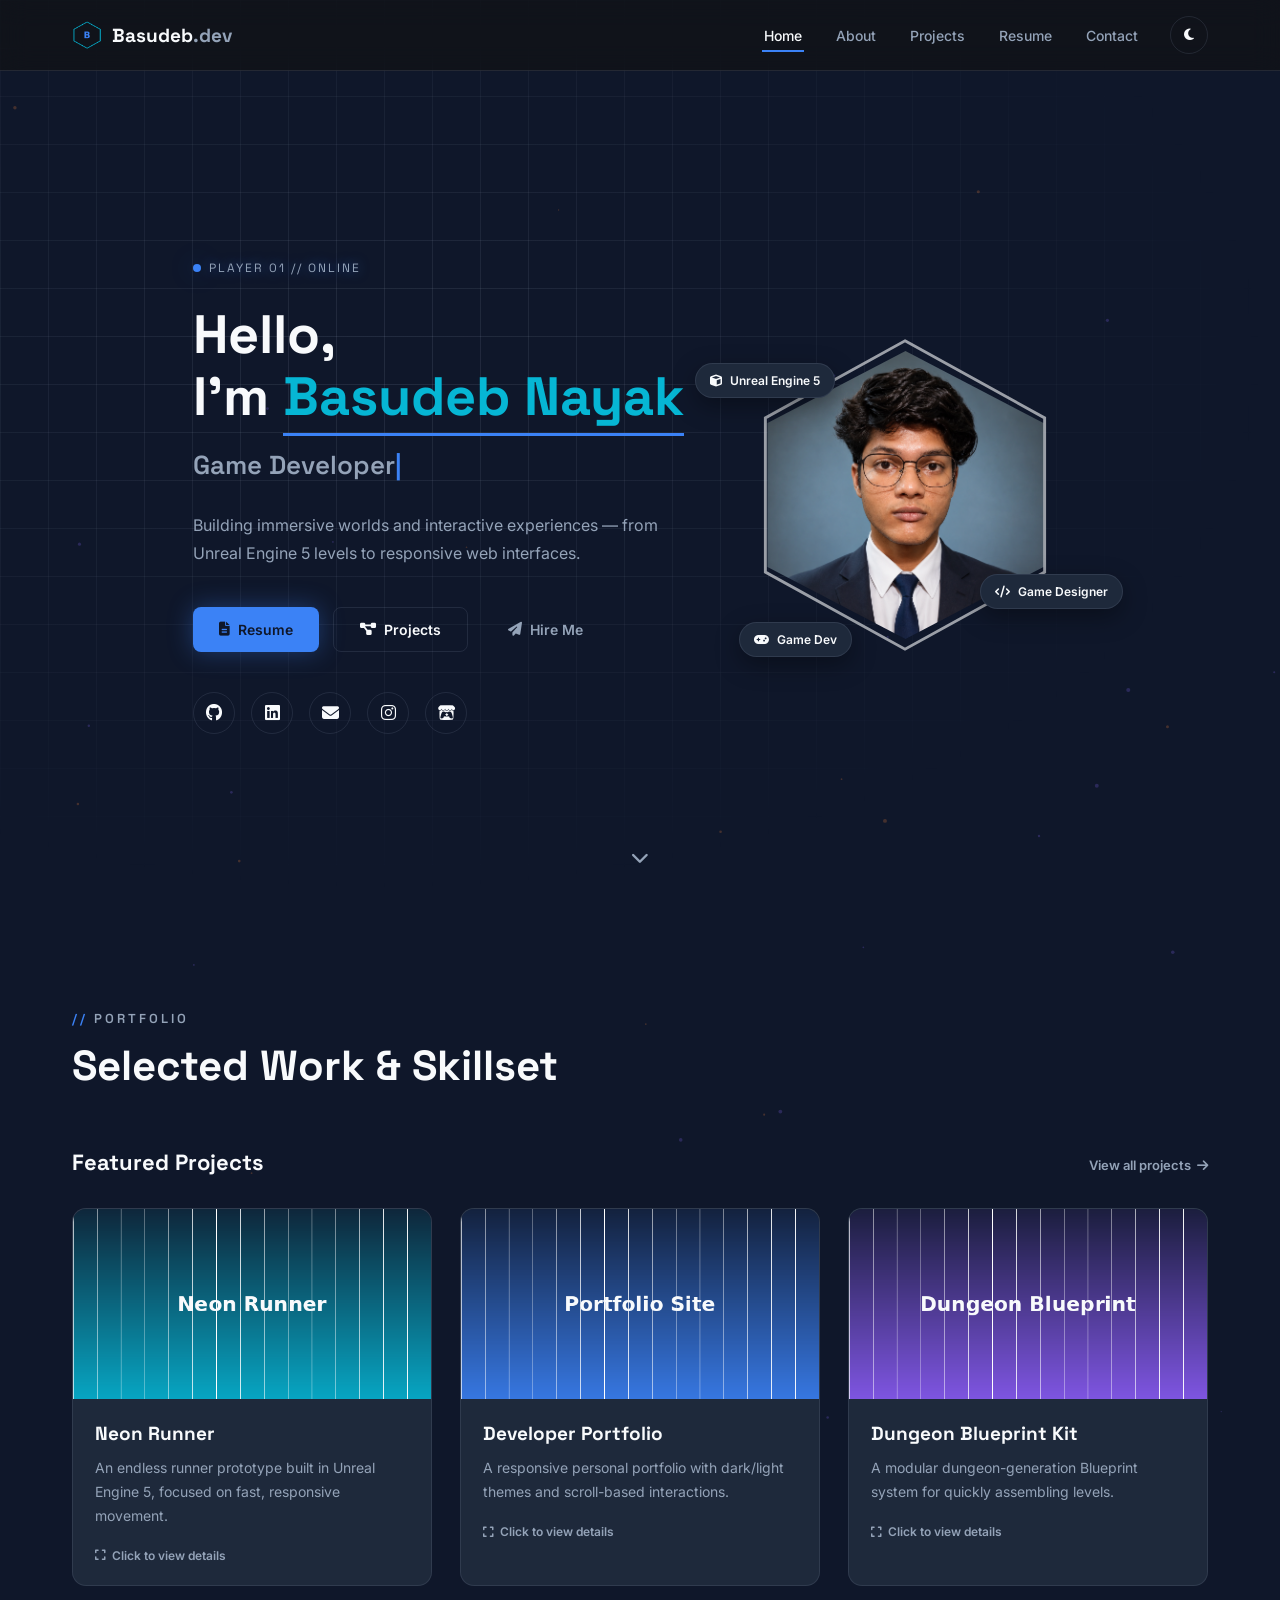
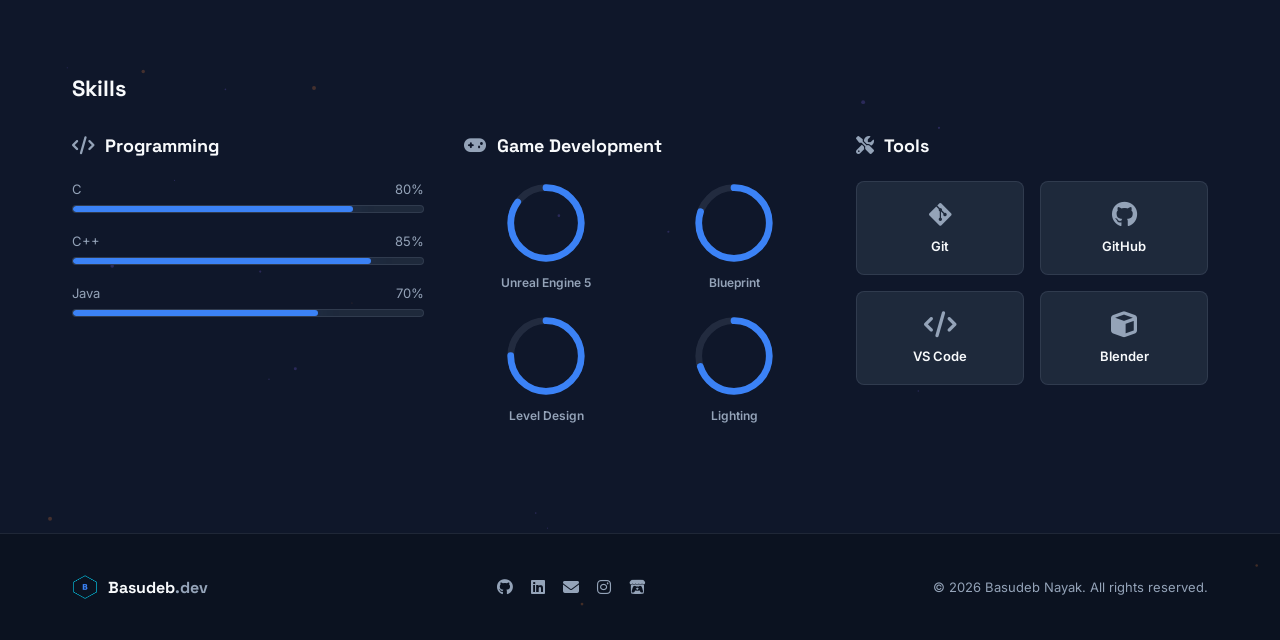
==== commit 69a4c183: "Update index.html Game Designer instead of frontend line 115" ====
--- a/index.html
+++ b/index.html
@@ -111,7 +111,7 @@
             </svg>
           </div>
           <div class="hud-chip chip-1"><i class="fa-solid fa-cube"></i> Unreal Engine 5</div>
-          <div class="hud-chip chip-2"><i class="fa-solid fa-code"></i> Frontend Dev</div>
+          <div class="hud-chip chip-2"><i class="fa-solid fa-code"></i> Game Designer</div>
           <div class="hud-chip chip-3"><i class="fa-solid fa-gamepad"></i> Game Dev</div>
         </div>
       </div>
--- a/css/style.css
+++ b/css/style.css
@@ -182,7 +182,7 @@
   top: 0; left: 0;
   height: 3px;
   width: 0%;
-  background: var(--primary);
+  background: linear-gradient(90deg, var(--primary), var(--accent));
   z-index: 1001;
   box-shadow: var(--shadow-glow);
   transition: width 0.1s linear;
@@ -350,7 +350,8 @@
   font-size: 12px;
   letter-spacing: 2px;
   color: var(--text-secondary);
-  margin-bottom: 18px;
+  text-shadow: 0 0 12px rgba(59, 130, 246, 0.6);
+  margin-bottom: 28px;
 }
 .hero-eyebrow .dot {
   width: 8px; height: 8px;
@@ -366,7 +367,7 @@
   font-size: clamp(34px, 5vw, 54px);
   font-weight: 700;
   line-height: 1.15;
-  margin-bottom: 12px;
+  margin-bottom: 20px;
 }
 .highlight { color: var(--accent); border-bottom: 3px solid var(--primary); padding-bottom: 2px; }
 
@@ -376,7 +377,7 @@
   font-weight: 600;
   color: var(--text-secondary);
   min-height: 34px;
-  margin-bottom: 20px;
+  margin-bottom: 30px;
 }
 .cursor { color: var(--primary); animation: blink 0.9s step-end infinite; }
 
@@ -384,11 +385,11 @@
   color: var(--text-secondary);
   font-size: 16px;
   max-width: 480px;
-  margin-bottom: 32px;
+  margin-bottom: 40px;
   line-height: 1.7;
 }
 
-.hero-buttons { display: flex; flex-wrap: wrap; gap: 14px; margin-bottom: 32px; }
+.hero-buttons { display: flex; flex-wrap: wrap; gap: 14px; margin-bottom: 40px; }
 
 .hero-socials { display: flex; gap: 16px; }
 .hero-socials a {
@@ -777,6 +778,19 @@
 .resume-entry-sub { font-size: 13px; color: var(--text-secondary); }
 .resume-entry-date { font-size: 12px; color: var(--text-secondary); font-family: var(--font-display); white-space: nowrap; }
 
+.resume-project { padding: 14px 0; border-bottom: 1px solid var(--border); }
+.resume-project:last-child { border-bottom: none; }
+.resume-project-title { font-weight: 600; font-size: 14px; margin-bottom: 2px; }
+.resume-project-sub { font-size: 12px; color: var(--accent); font-style: italic; margin-bottom: 8px; }
+.resume-list { padding-left: 18px; list-style: disc; }
+.resume-list li { font-size: 13px; color: var(--text-secondary); line-height: 1.8; }
+.resume-list li a { color: var(--accent); text-decoration: underline; text-underline-offset: 2px; }
+
+.resume-two-col { display: grid; grid-template-columns: 1fr 1fr; gap: 6px 24px; }
+.resume-two-col p { font-size: 13px; color: var(--text-secondary); }
+.resume-two-col p strong { color: var(--text); font-weight: 600; }
+
+.resume-declaration { font-size: 12px; color: var(--text-secondary); font-style: italic; line-height: 1.7; }
 /* ============== CONTACT ============== */
 .contact-grid {
   display: grid;
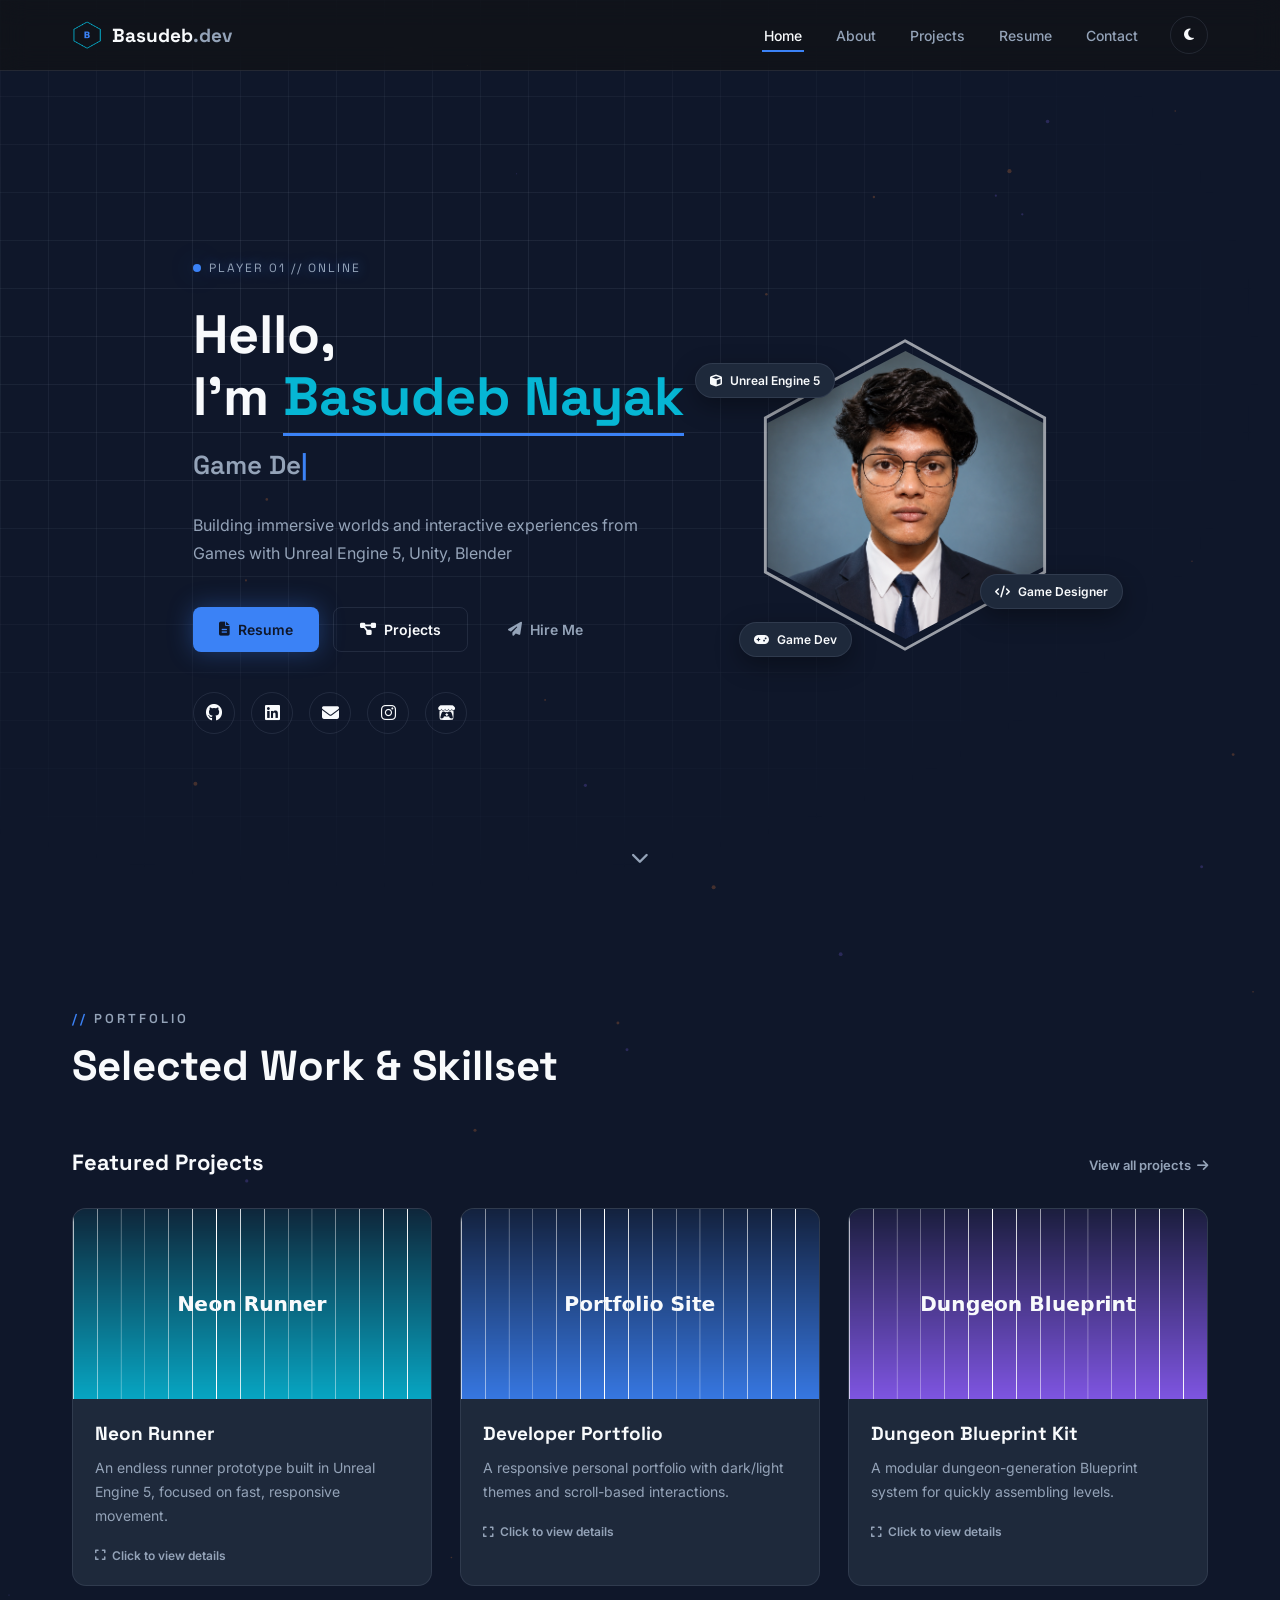
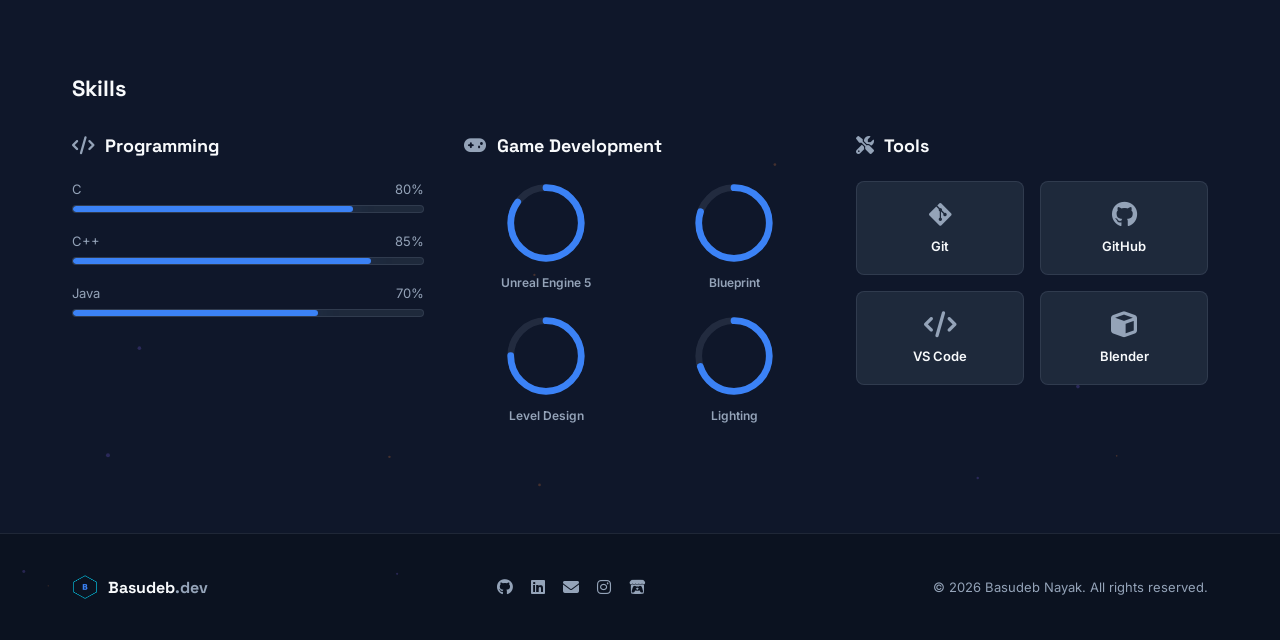
==== commit 5de25dea: "Update index.html line 78 little change in hero sec" ====
--- a/index.html
+++ b/index.html
@@ -75,8 +75,7 @@
           <h2 class="typing-wrap">
             <span id="typedText"></span><span class="cursor">|</span>
           </h2>
-          <p class="hero-desc">Building immersive worlds and interactive experiences — from Unreal Engine 5 levels to
-            responsive web interfaces.</p>
+          <p class="hero-desc">Building immersive worlds and interactive experiences from Games with Unreal Engine 5, Unity, Blender</p>
 
           <div class="hero-buttons">
             <a href="resume.html" class="btn btn-primary">
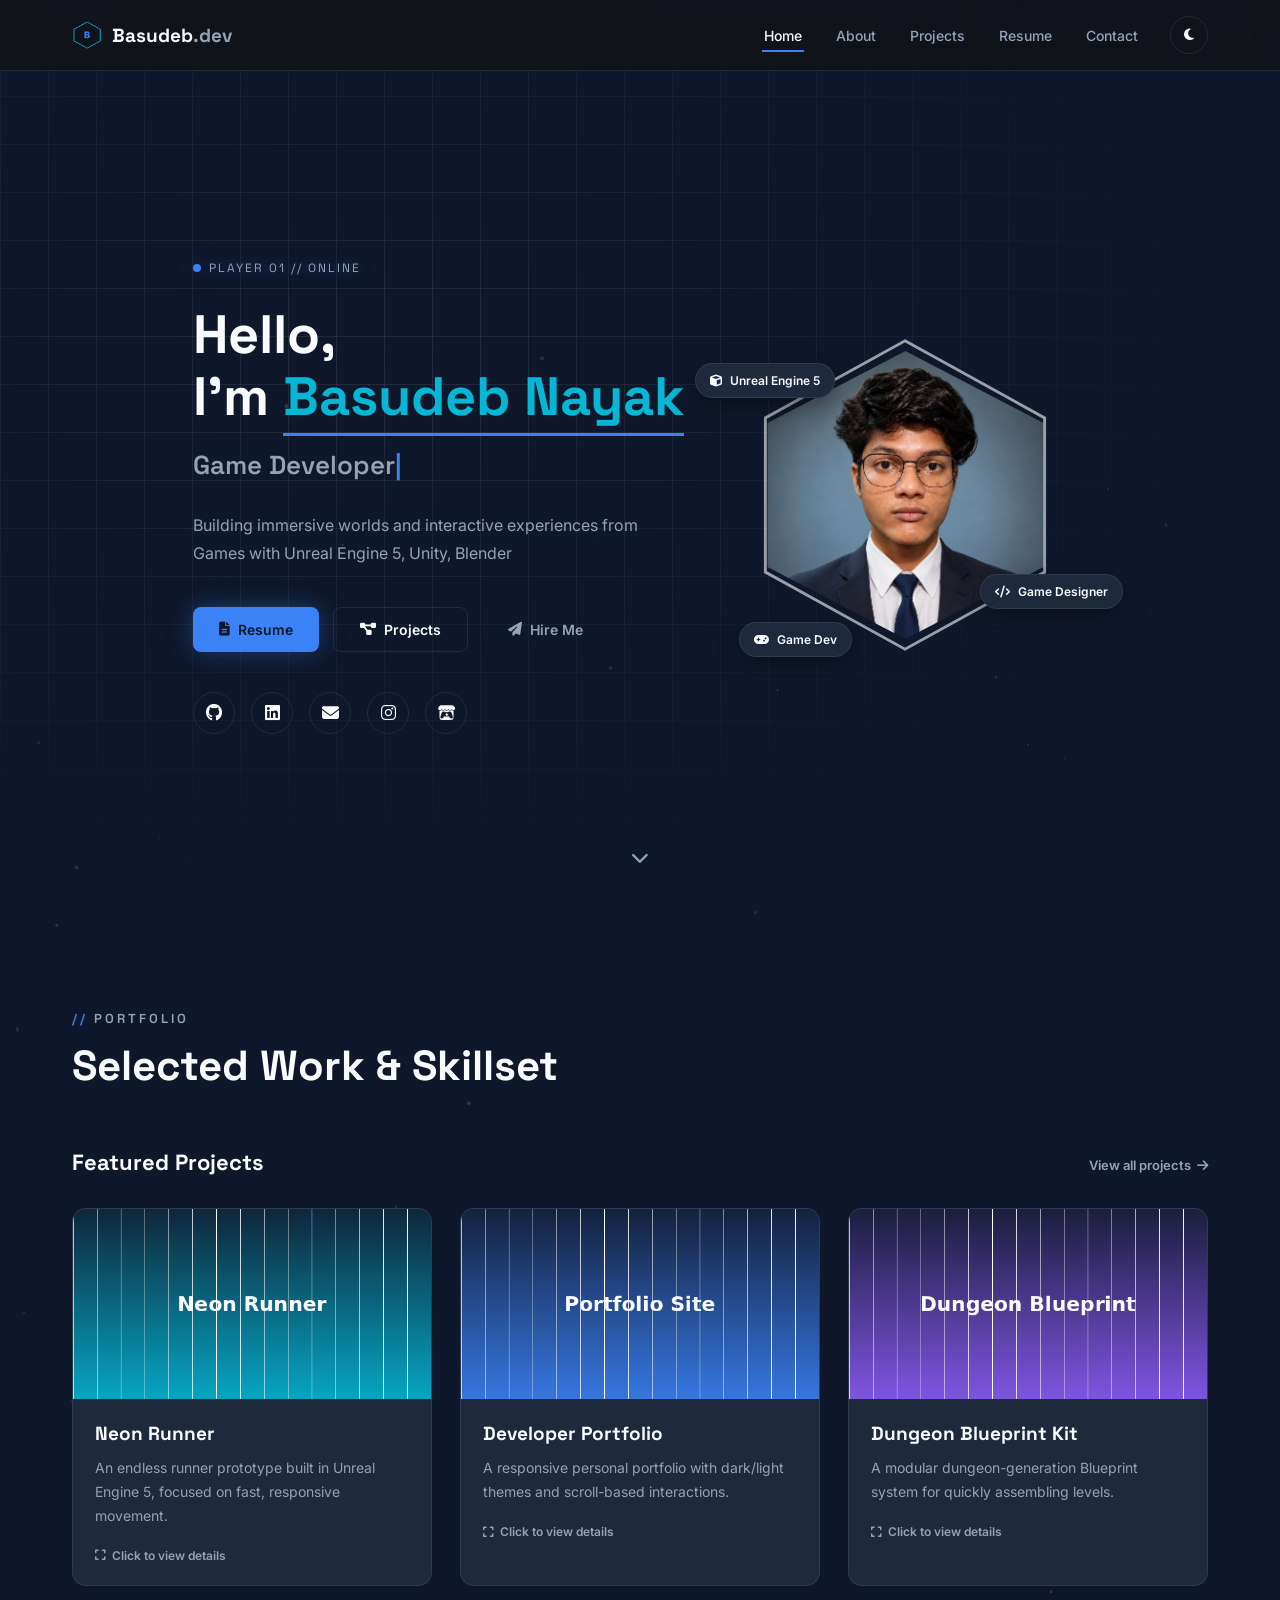
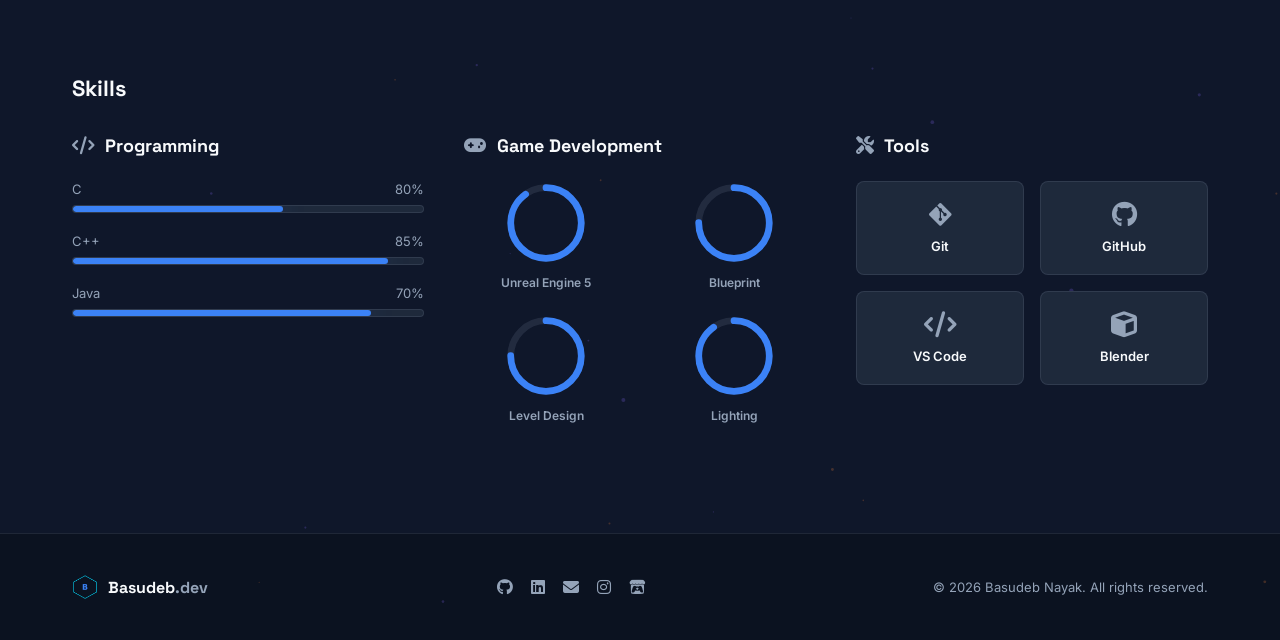
==== commit 66e4f328: "Update index.html skill scetion line 170" ====
--- a/index.html
+++ b/index.html
@@ -173,19 +173,19 @@
             <div class="skill-bar-item">
               <div class="skill-bar-label"><span>C</span><span>80%</span></div>
               <div class="skill-bar">
-                <div class="skill-fill" data-width="80"></div>
+                <div class="skill-fill" data-width="60"></div>
               </div>
             </div>
             <div class="skill-bar-item">
               <div class="skill-bar-label"><span>C++</span><span>85%</span></div>
               <div class="skill-bar">
-                <div class="skill-fill" data-width="85"></div>
+                <div class="skill-fill" data-width="90"></div>
               </div>
             </div>
             <div class="skill-bar-item">
               <div class="skill-bar-label"><span>Java</span><span>70%</span></div>
               <div class="skill-bar">
-                <div class="skill-fill" data-width="70"></div>
+                <div class="skill-fill" data-width="85"></div>
               </div>
             </div>
           </div>
@@ -193,14 +193,14 @@
           <div class="skill-category reveal">
             <h3><i class="fa-solid fa-gamepad"></i> Game Development</h3>
             <div class="skill-circles">
-              <div class="circle-skill" data-percent="85">
+              <div class="circle-skill" data-percent="90">
                 <svg viewBox="0 0 100 100">
                   <circle class="bg" cx="50" cy="50" r="42"></circle>
                   <circle class="fg" cx="50" cy="50" r="42"></circle>
                 </svg>
                 <span class="circle-label">Unreal Engine 5</span>
               </div>
-              <div class="circle-skill" data-percent="80">
+              <div class="circle-skill" data-percent="75">
                 <svg viewBox="0 0 100 100">
                   <circle class="bg" cx="50" cy="50" r="42"></circle>
                   <circle class="fg" cx="50" cy="50" r="42"></circle>
@@ -214,7 +214,7 @@
                 </svg>
                 <span class="circle-label">Level Design</span>
               </div>
-              <div class="circle-skill" data-percent="70">
+              <div class="circle-skill" data-percent="90">
                 <svg viewBox="0 0 100 100">
                   <circle class="bg" cx="50" cy="50" r="42"></circle>
                   <circle class="fg" cx="50" cy="50" r="42"></circle>
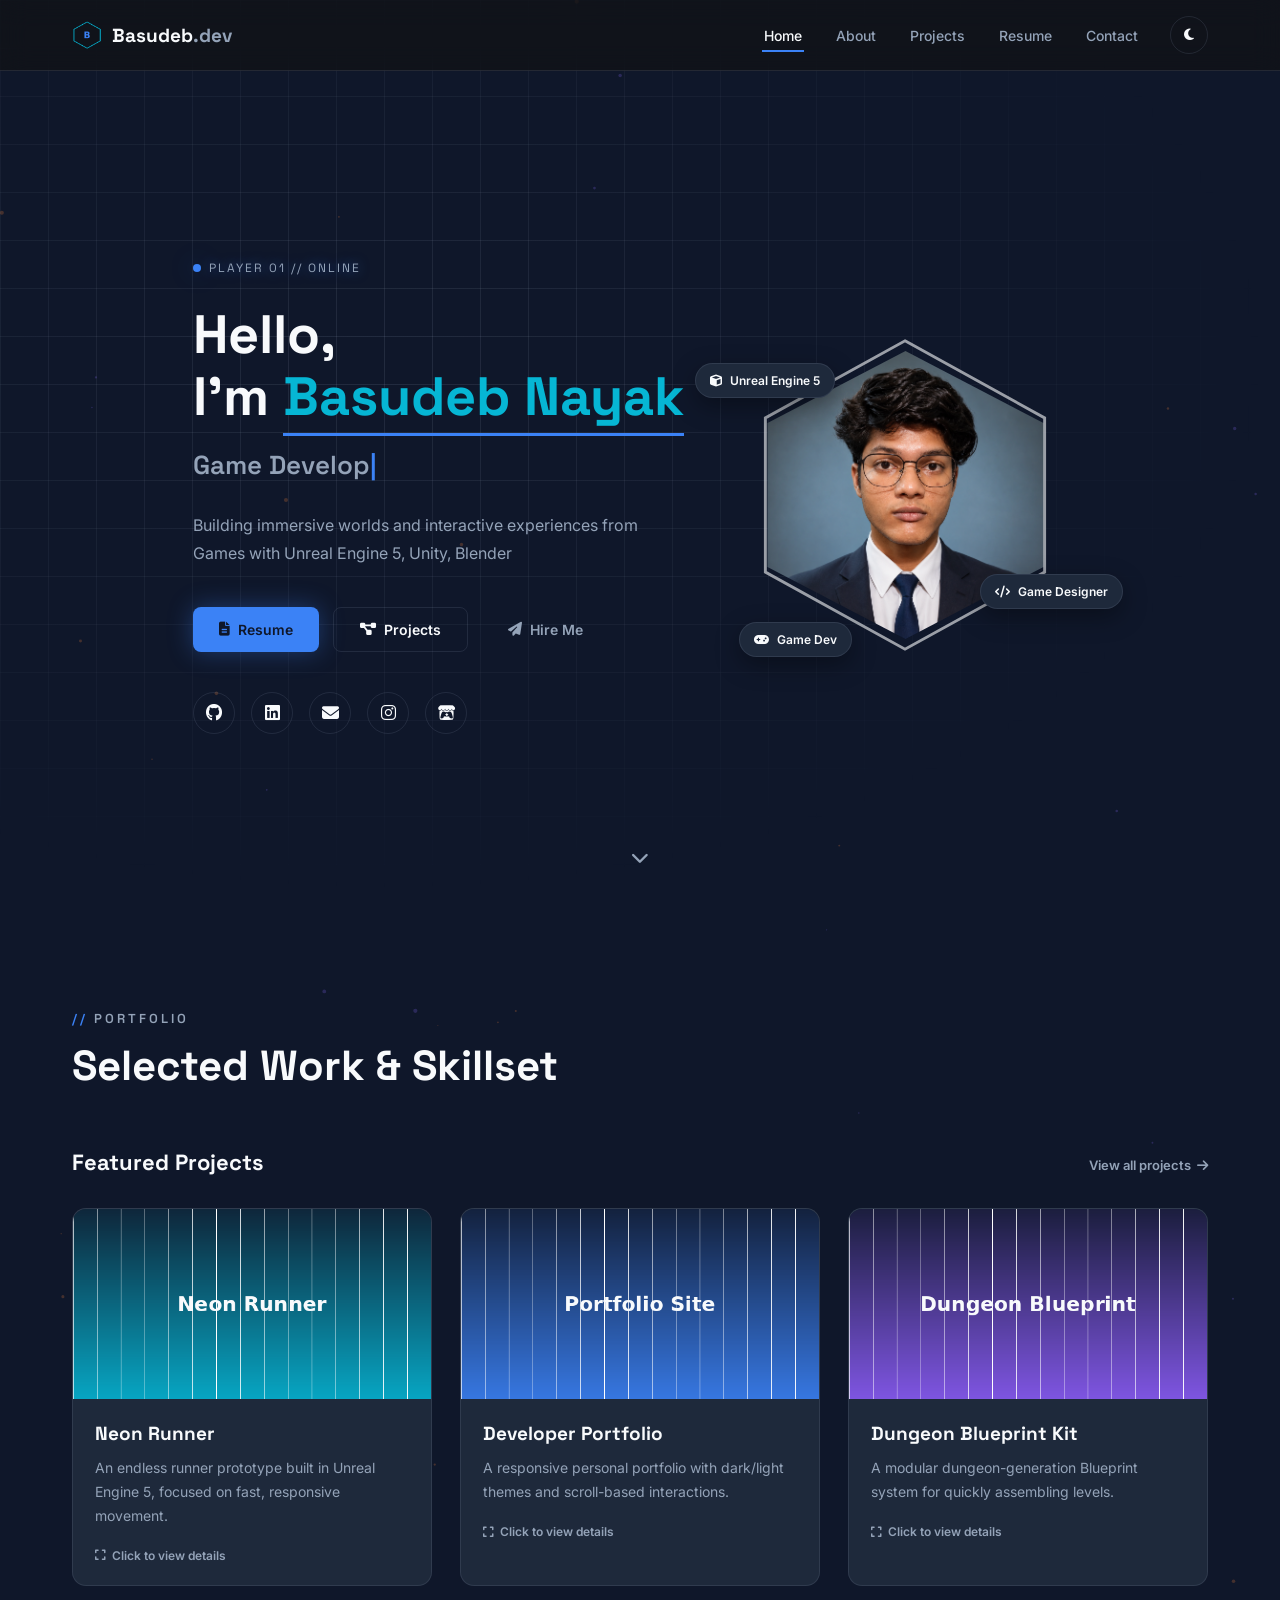
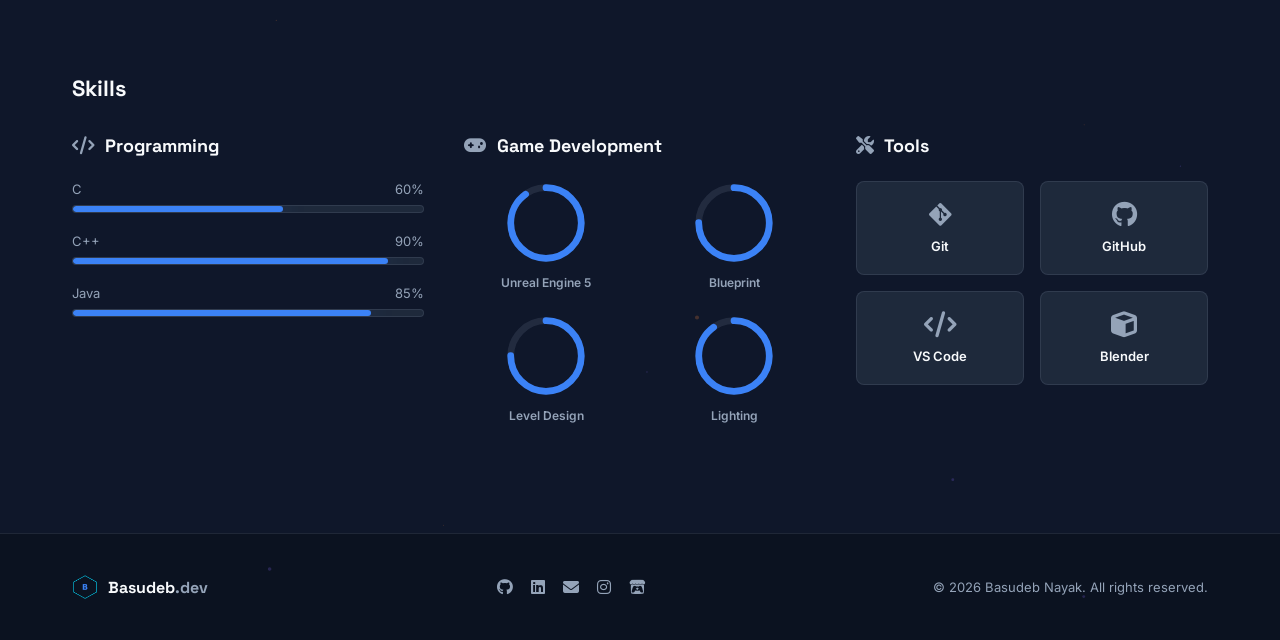
==== commit 541b7563: "Update index.html skill sec update again" ====
--- a/index.html
+++ b/index.html
@@ -171,19 +171,19 @@
           <div class="skill-category reveal">
             <h3><i class="fa-solid fa-code"></i> Programming</h3>
             <div class="skill-bar-item">
-              <div class="skill-bar-label"><span>C</span><span>80%</span></div>
+              <div class="skill-bar-label"><span>C</span><span>60%</span></div>
               <div class="skill-bar">
                 <div class="skill-fill" data-width="60"></div>
               </div>
             </div>
             <div class="skill-bar-item">
-              <div class="skill-bar-label"><span>C++</span><span>85%</span></div>
+              <div class="skill-bar-label"><span>C++</span><span>90%</span></div>
               <div class="skill-bar">
                 <div class="skill-fill" data-width="90"></div>
               </div>
             </div>
             <div class="skill-bar-item">
-              <div class="skill-bar-label"><span>Java</span><span>70%</span></div>
+              <div class="skill-bar-label"><span>Java</span><span>85%</span></div>
               <div class="skill-bar">
                 <div class="skill-fill" data-width="85"></div>
               </div>
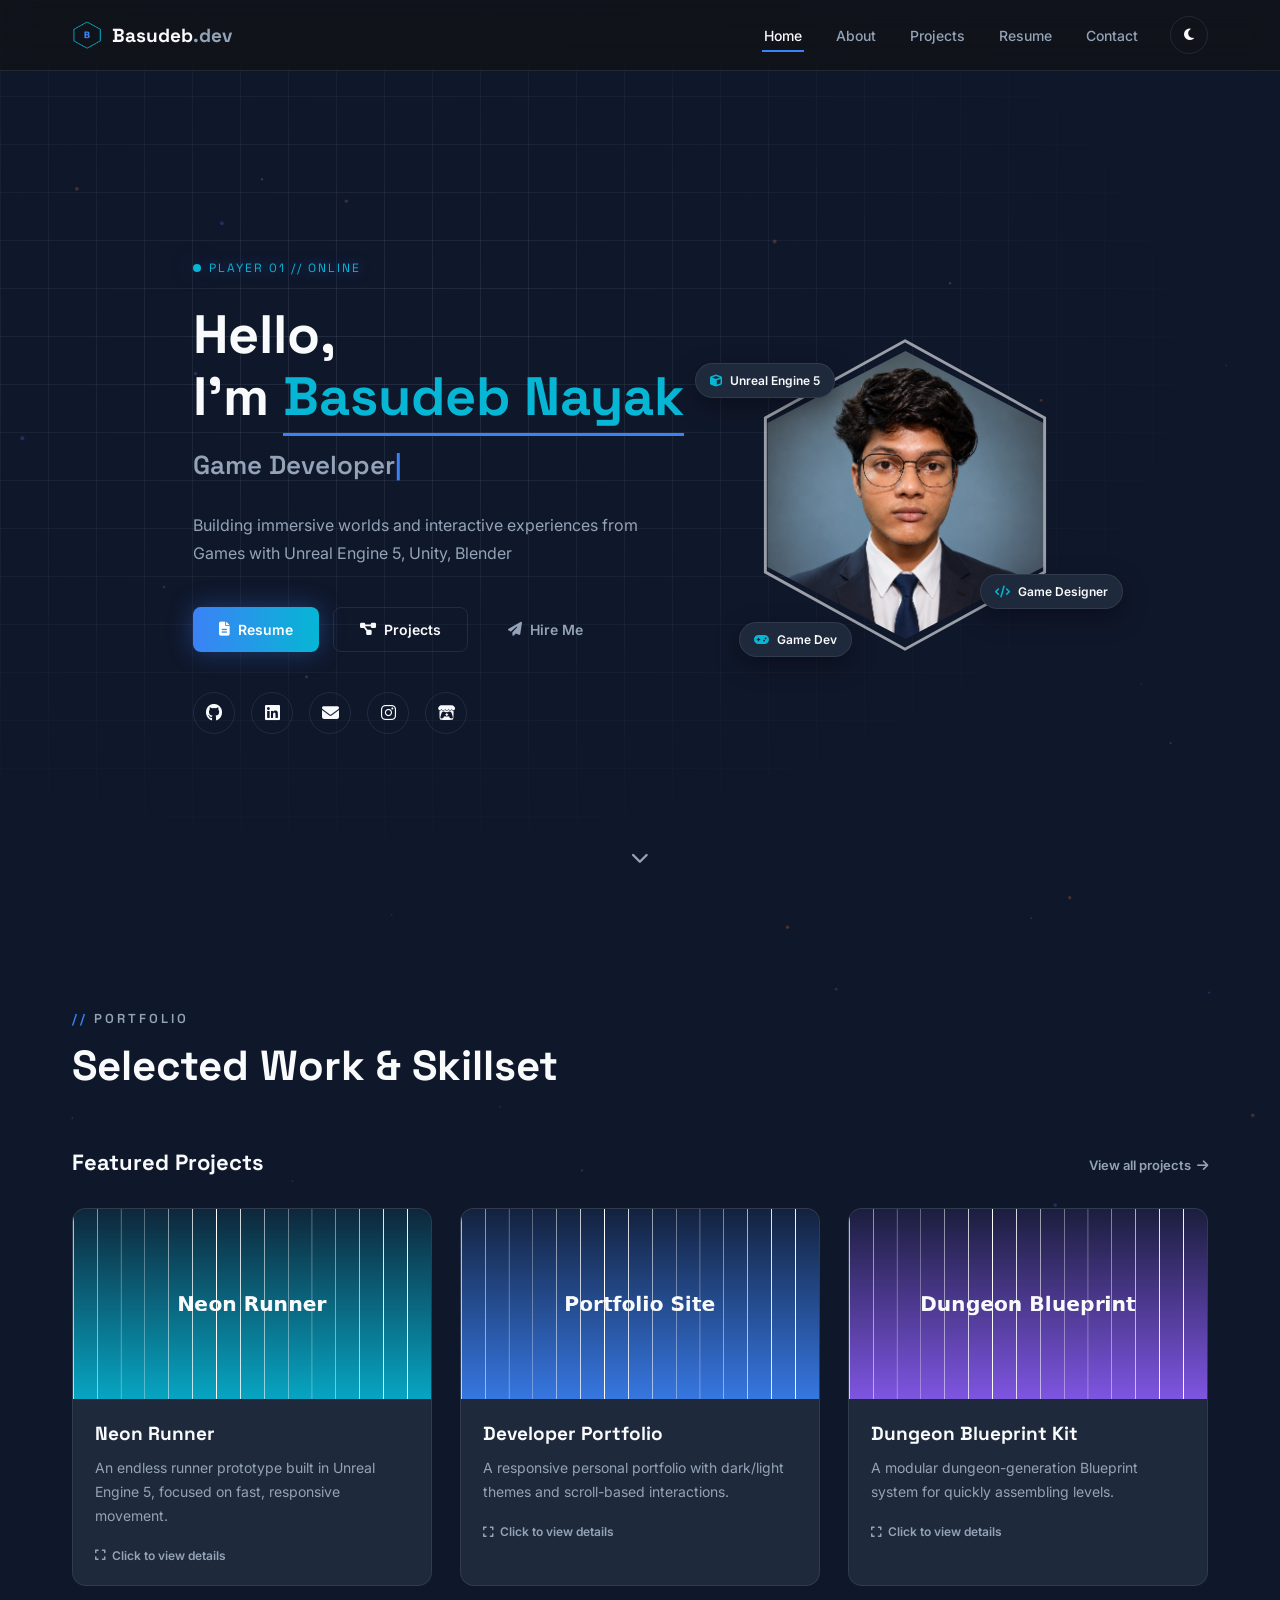
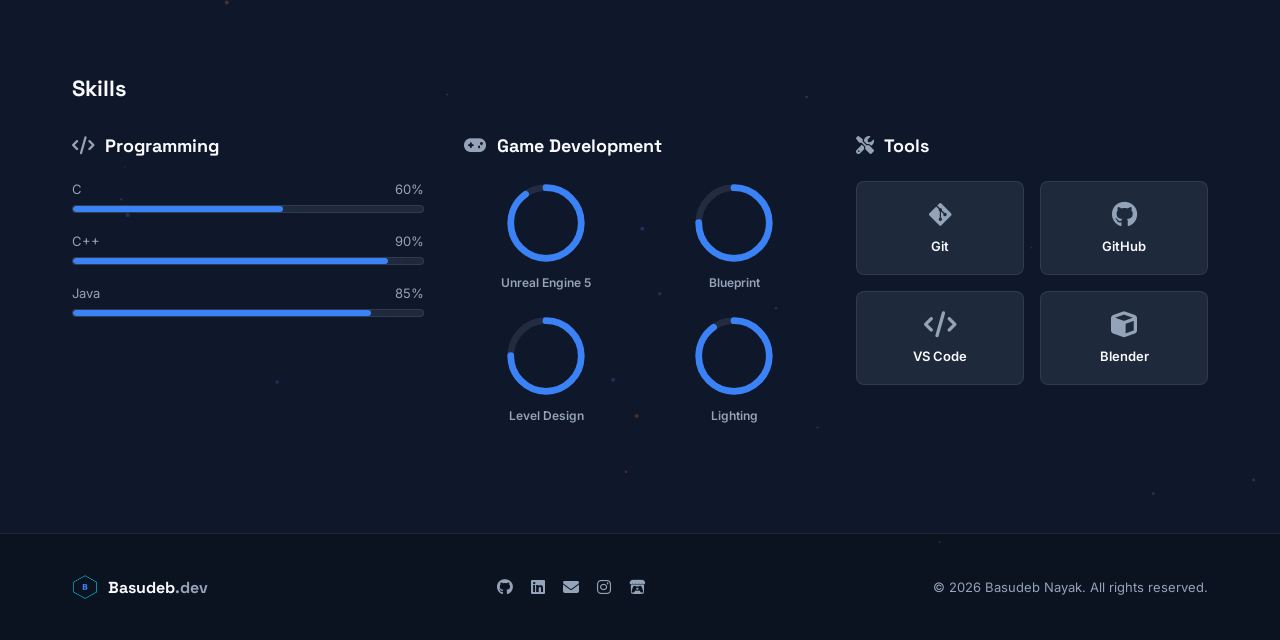
==== commit 95a5d1c6: "Update index.html" ====
--- a/index.html
+++ b/index.html
@@ -90,12 +90,12 @@
           </div>
 
           <div class="hero-socials">
-            <a href="https://github.com/yourusername" target="_blank" rel="noopener" aria-label="GitHub"><i
+            <a href=https://github.com/BasudebNayak" target="_blank" rel="noopener" aria-label="GitHub"><i
                 class="fa-brands fa-github"></i></a>
-            <a href="https://linkedin.com/in/yourusername" target="_blank" rel="noopener" aria-label="LinkedIn"><i
+            <a href="https://www.linkedin.com/in/basudeb-nayak-177616258/" target="_blank" rel="noopener" aria-label="LinkedIn"><i
                 class="fa-brands fa-linkedin"></i></a>
-            <a href="mailto:your.email@example.com" aria-label="Email"><i class="fa-solid fa-envelope"></i></a>
-            <a href="https://instagram.com/yourusername" target="_blank" rel="noopener" aria-label="Instagram"><i
+            <a href="mailto:basudebnayak1604@gmail.com" aria-label="Email"><i class="fa-solid fa-envelope"></i></a>
+            <a href="https://www.instagram.com/theycallmebasu_/" target="_blank" rel="noopener" aria-label="Instagram"><i
                 class="fa-brands fa-instagram"></i></a>
             <a href="https://yourusername.itch.io" target="_blank" rel="noopener" aria-label="itch.io"><i
                 class="fa-brands fa-itch-io"></i></a>
@@ -248,12 +248,12 @@
       </div>
 
       <div class="footer-socials">
-        <a href="https://github.com/yourusername" target="_blank" rel="noopener" aria-label="GitHub"><i
+        <a href="https://github.com/BasudebNayak" target="_blank" rel="noopener" aria-label="GitHub"><i
             class="fa-brands fa-github"></i></a>
-        <a href="https://linkedin.com/in/yourusername" target="_blank" rel="noopener" aria-label="LinkedIn"><i
+        <a href="https://www.linkedin.com/in/basudeb-nayak-177616258/" target="_blank" rel="noopener" aria-label="LinkedIn"><i
             class="fa-brands fa-linkedin"></i></a>
-        <a href="mailto:your.email@example.com" aria-label="Email"><i class="fa-solid fa-envelope"></i></a>
-        <a href="https://instagram.com/yourusername" target="_blank" rel="noopener" aria-label="Instagram"><i
+        <a href="mailto:basudebnayak1604@gmail.com" aria-label="Email"><i class="fa-solid fa-envelope"></i></a>
+        <a href="https://www.instagram.com/theycallmebasu_/" target="_blank" rel="noopener" aria-label="Instagram"><i
             class="fa-brands fa-instagram"></i></a>
         <a href="https://yourusername.itch.io" target="_blank" rel="noopener" aria-label="itch.io"><i
             class="fa-brands fa-itch-io"></i></a>
--- a/css/style.css
+++ b/css/style.css
@@ -4,7 +4,7 @@
    ========================================================== */
 
 :root {
-  /* Dark (default) theme — blue/cyan, matching the old site */
+  /* Dark  theme*/
   --bg: #0F172A;
   --bg-alt: #0B1220;
   --card: #1E293B;
@@ -25,7 +25,7 @@
   --radius-sm: 8px;
   --transition: 0.3s ease;
 }
-
+/* light  theme*/
 [data-theme="light"] {
   --bg: #F1F5F9;
   --bg-alt: #E2E8F0;
@@ -293,8 +293,8 @@
   white-space: nowrap;
 }
 .btn-primary {
-  background: var(--primary);
-  color: var(--invert-text);
+  background: linear-gradient(90deg, var(--primary), var(--accent));
+  color: #fff;
   box-shadow: var(--shadow-glow);
 }
 .btn-primary:hover { transform: translateY(-3px); box-shadow: 0 0 34px rgba(255, 138, 61, 0.45); }
@@ -349,14 +349,14 @@
   font-family: var(--font-display);
   font-size: 12px;
   letter-spacing: 2px;
-  color: var(--text-secondary);
+  color: var(--accent);
   text-shadow: 0 0 12px rgba(59, 130, 246, 0.6);
   margin-bottom: 28px;
 }
 .hero-eyebrow .dot {
   width: 8px; height: 8px;
   border-radius: 50%;
-  background: var(--primary);
+  background: var(--accent);
   box-shadow: var(--shadow-glow);
   animation: blink 1.6s ease-in-out infinite;
 }
@@ -436,7 +436,7 @@
   box-shadow: 0 8px 24px rgba(0,0,0,0.35);
   animation: float 4s ease-in-out infinite;
 }
-.hud-chip i { color: var(--text); }
+.hud-chip i { color: var(--accent); }
 .chip-1 { top: 6%; left: -8%; animation-delay: 0s; }
 .chip-2 { bottom: 12%; right: -10%; animation-delay: 1.2s; }
 .chip-3 { bottom: -4%; left: 4%; animation-delay: 2.2s; }
@@ -494,7 +494,7 @@
   font-family: var(--font-display);
   font-size: 36px;
   font-weight: 700;
-  color: var(--text);
+  color: var(--accent);
 }
 .stat-label { color: var(--text-secondary); font-size: 13px; }
 
@@ -511,20 +511,22 @@
   background: rgba(0,0,0,0.2);
   border-bottom: 1px solid var(--border);
 }
-.t-dot { width: 10px; height: 10px; border-radius: 50%; background: var(--text-secondary); }
+.t-dot { width: 10px; height: 10px; border-radius: 50%; }
+.t-dot.red { background: #f87171; }
+.t-dot.yellow { background: #fbbf24; }
+.t-dot.green { background: #34d399; }
 .t-title { margin-left: 8px; font-size: 12px; color: var(--text-secondary); font-family: monospace; }
 
 .terminal-body { padding: 20px; font-family: 'Space Grotesk', monospace; font-size: 14px; line-height: 2; }
-.terminal-body .prompt { color: var(--text); margin-right: 8px; }
+.terminal-body .prompt { color: var(--accent); margin-right: 8px; }
 .terminal-body .out { color: var(--text-secondary); margin-bottom: 8px; }
-.terminal-body .out.ok { color: var(--text); }
-
+.terminal-body .out.ok { color: #34d399; }
 /* ============== TIMELINE ============== */
 .timeline { position: relative; padding-left: 32px; }
 .timeline::before {
   content: '';
   position: absolute;
-  left: 6px; top: 6px; bottom: 6px;
+  left: 6px; top: 6px; bottom: 50px;
   width: 2px;
   background: var(--border);
 }
@@ -738,6 +740,7 @@
 .modal-actions { display: flex; gap: 12px; flex-wrap: wrap; margin-top: 24px; }
 
 /* ============== RESUME PAGE ============== */
+/* ============== RESUME download section  ============== */
 .resume-panel {
   background: var(--card);
   border: 1px solid var(--border);
@@ -756,11 +759,12 @@
 .resume-info h3 { font-family: var(--font-display); font-size: 18px; margin-bottom: 6px; }
 .resume-info p { color: var(--text-secondary); font-size: 14px; }
 .resume-actions { display: flex; gap: 12px; flex-wrap: wrap; }
-
+/* ============== RESUME VIEW SECTION ============== */
 .resume-doc {
   background: var(--card);
   border: 1px solid var(--border);
   border-radius: var(--radius);
+  box-shadow: var(--shadow-glow);
   padding: 40px;
 }
 .resume-doc-head { display: flex; justify-content: space-between; align-items: flex-start; flex-wrap: wrap; gap: 20px; margin-bottom: 36px; padding-bottom: 24px; border-bottom: 1px solid var(--border); }
@@ -781,10 +785,10 @@
 .resume-project { padding: 14px 0; border-bottom: 1px solid var(--border); }
 .resume-project:last-child { border-bottom: none; }
 .resume-project-title { font-weight: 600; font-size: 14px; margin-bottom: 2px; }
-.resume-project-sub { font-size: 12px; color: var(--accent); font-style: italic; margin-bottom: 8px; }
+.resume-project-sub { font-size: 12px; color: var(--accent); margin-bottom: 8px; }
 .resume-list { padding-left: 18px; list-style: disc; }
 .resume-list li { font-size: 13px; color: var(--text-secondary); line-height: 1.8; }
-.resume-list li a { color: var(--accent); text-decoration: underline; text-underline-offset: 2px; }
+.resume-list li a { color: var(--accent); font-style: italic; text-decoration: underline; text-underline-offset: 2px; }
 
 .resume-two-col { display: grid; grid-template-columns: 1fr 1fr; gap: 6px 24px; }
 .resume-two-col p { font-size: 13px; color: var(--text-secondary); }
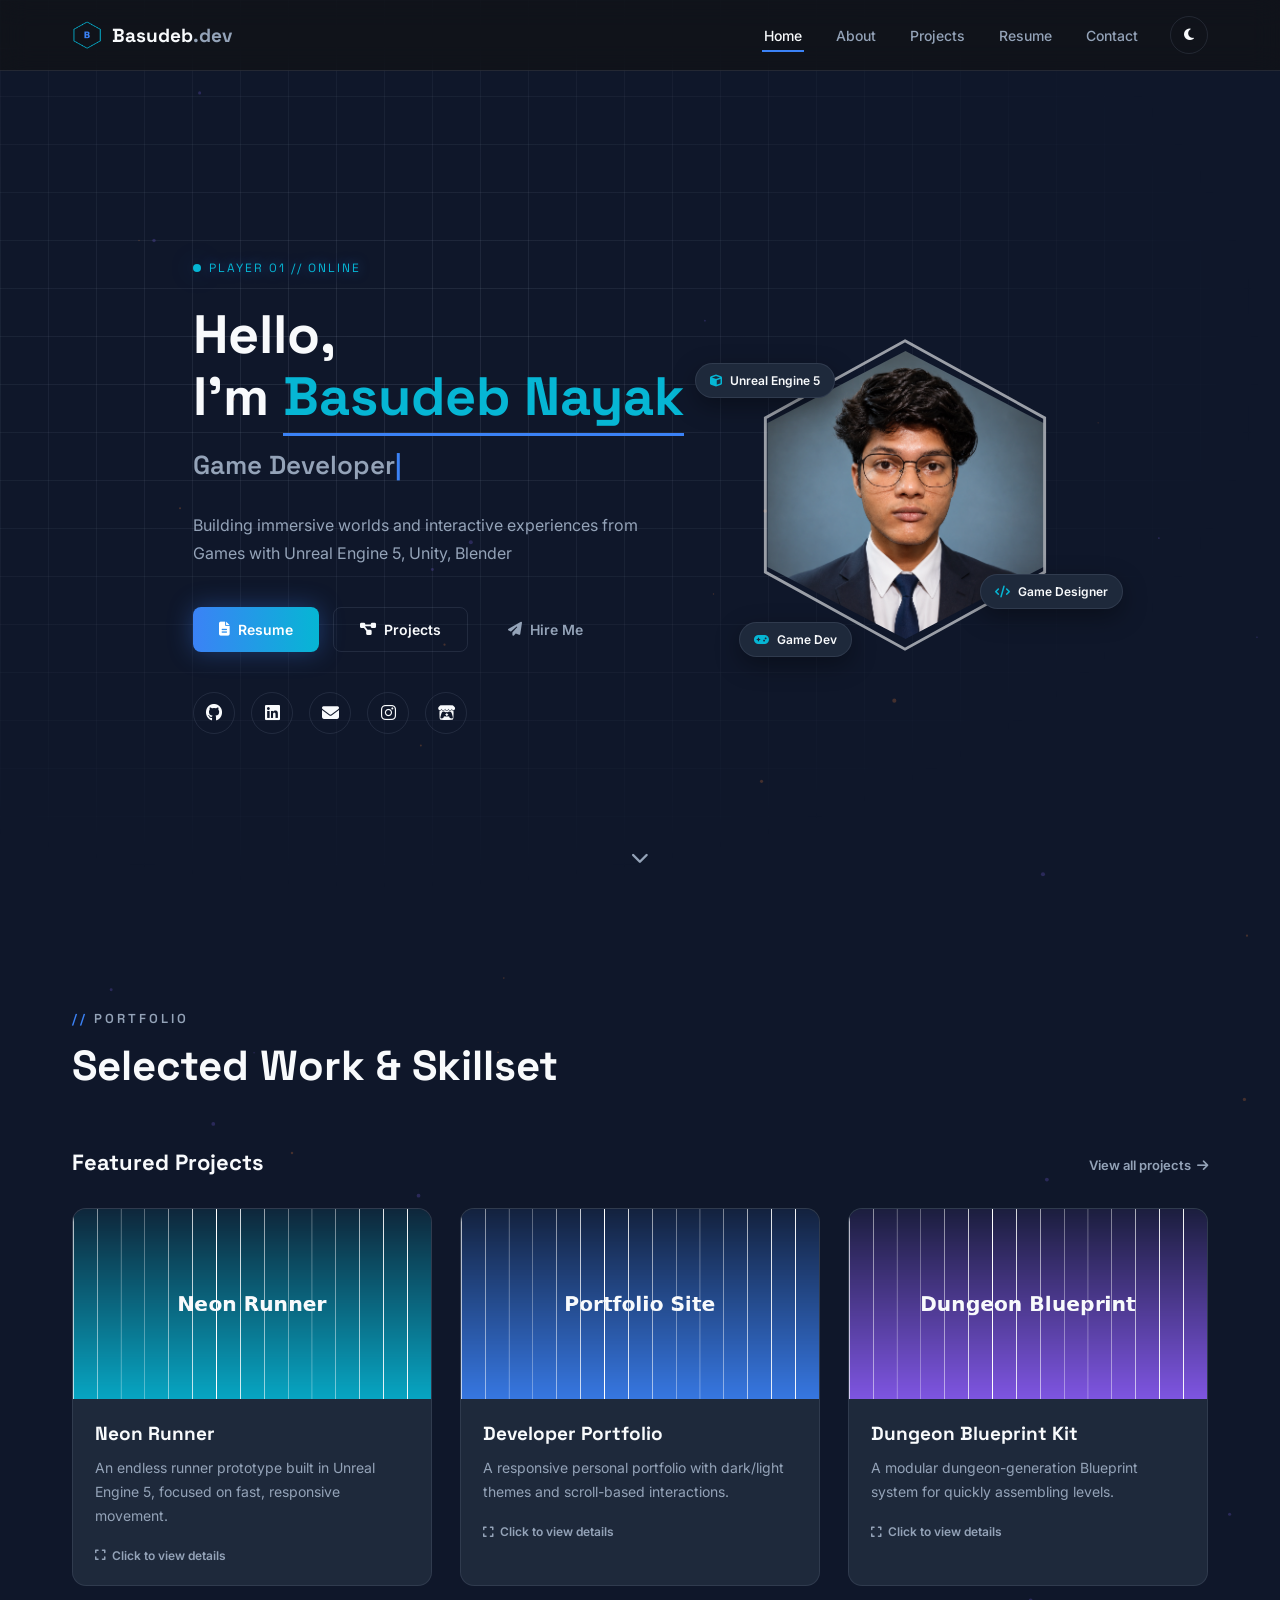
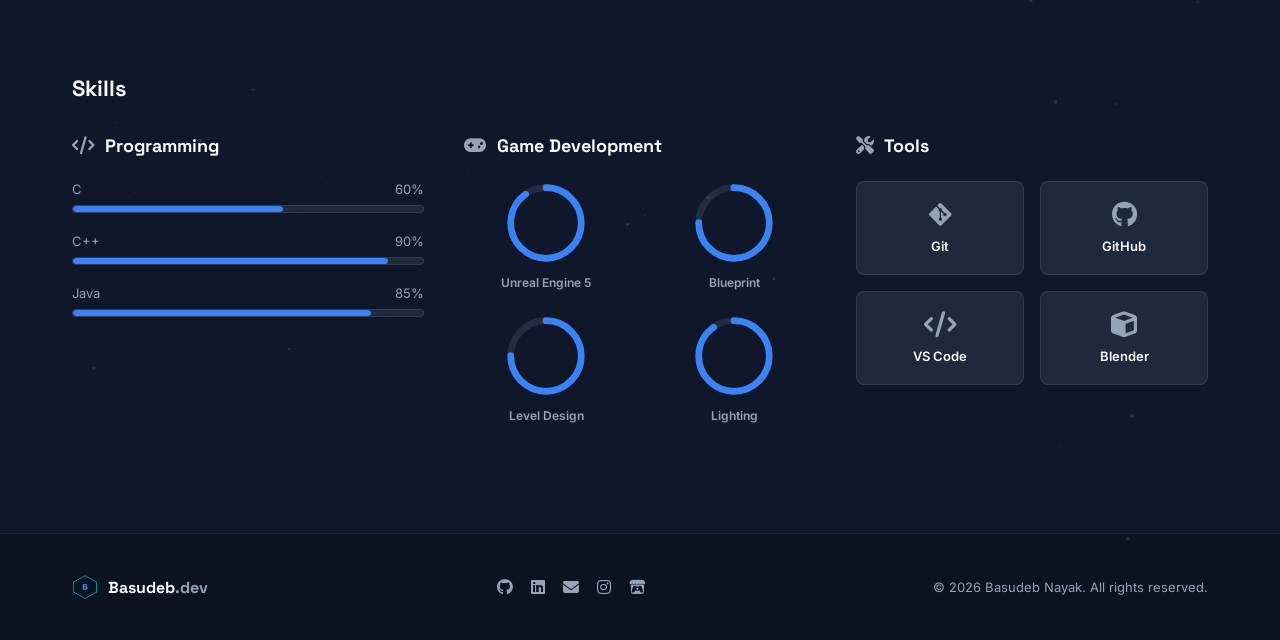
==== commit 0730df90: "Update index.html itch link add" ====
--- a/index.html
+++ b/index.html
@@ -97,7 +97,7 @@
             <a href="mailto:basudebnayak1604@gmail.com" aria-label="Email"><i class="fa-solid fa-envelope"></i></a>
             <a href="https://www.instagram.com/theycallmebasu_/" target="_blank" rel="noopener" aria-label="Instagram"><i
                 class="fa-brands fa-instagram"></i></a>
-            <a href="https://yourusername.itch.io" target="_blank" rel="noopener" aria-label="itch.io"><i
+            <a href="https://basudebnayak.itch.io/" target="_blank" rel="noopener" aria-label="itch.io"><i
                 class="fa-brands fa-itch-io"></i></a>
           </div>
         </div>
@@ -255,7 +255,7 @@
         <a href="mailto:basudebnayak1604@gmail.com" aria-label="Email"><i class="fa-solid fa-envelope"></i></a>
         <a href="https://www.instagram.com/theycallmebasu_/" target="_blank" rel="noopener" aria-label="Instagram"><i
             class="fa-brands fa-instagram"></i></a>
-        <a href="https://yourusername.itch.io" target="_blank" rel="noopener" aria-label="itch.io"><i
+        <a href="https://basudebnayak.itch.io/" target="_blank" rel="noopener" aria-label="itch.io"><i
             class="fa-brands fa-itch-io"></i></a>
       </div>
 
